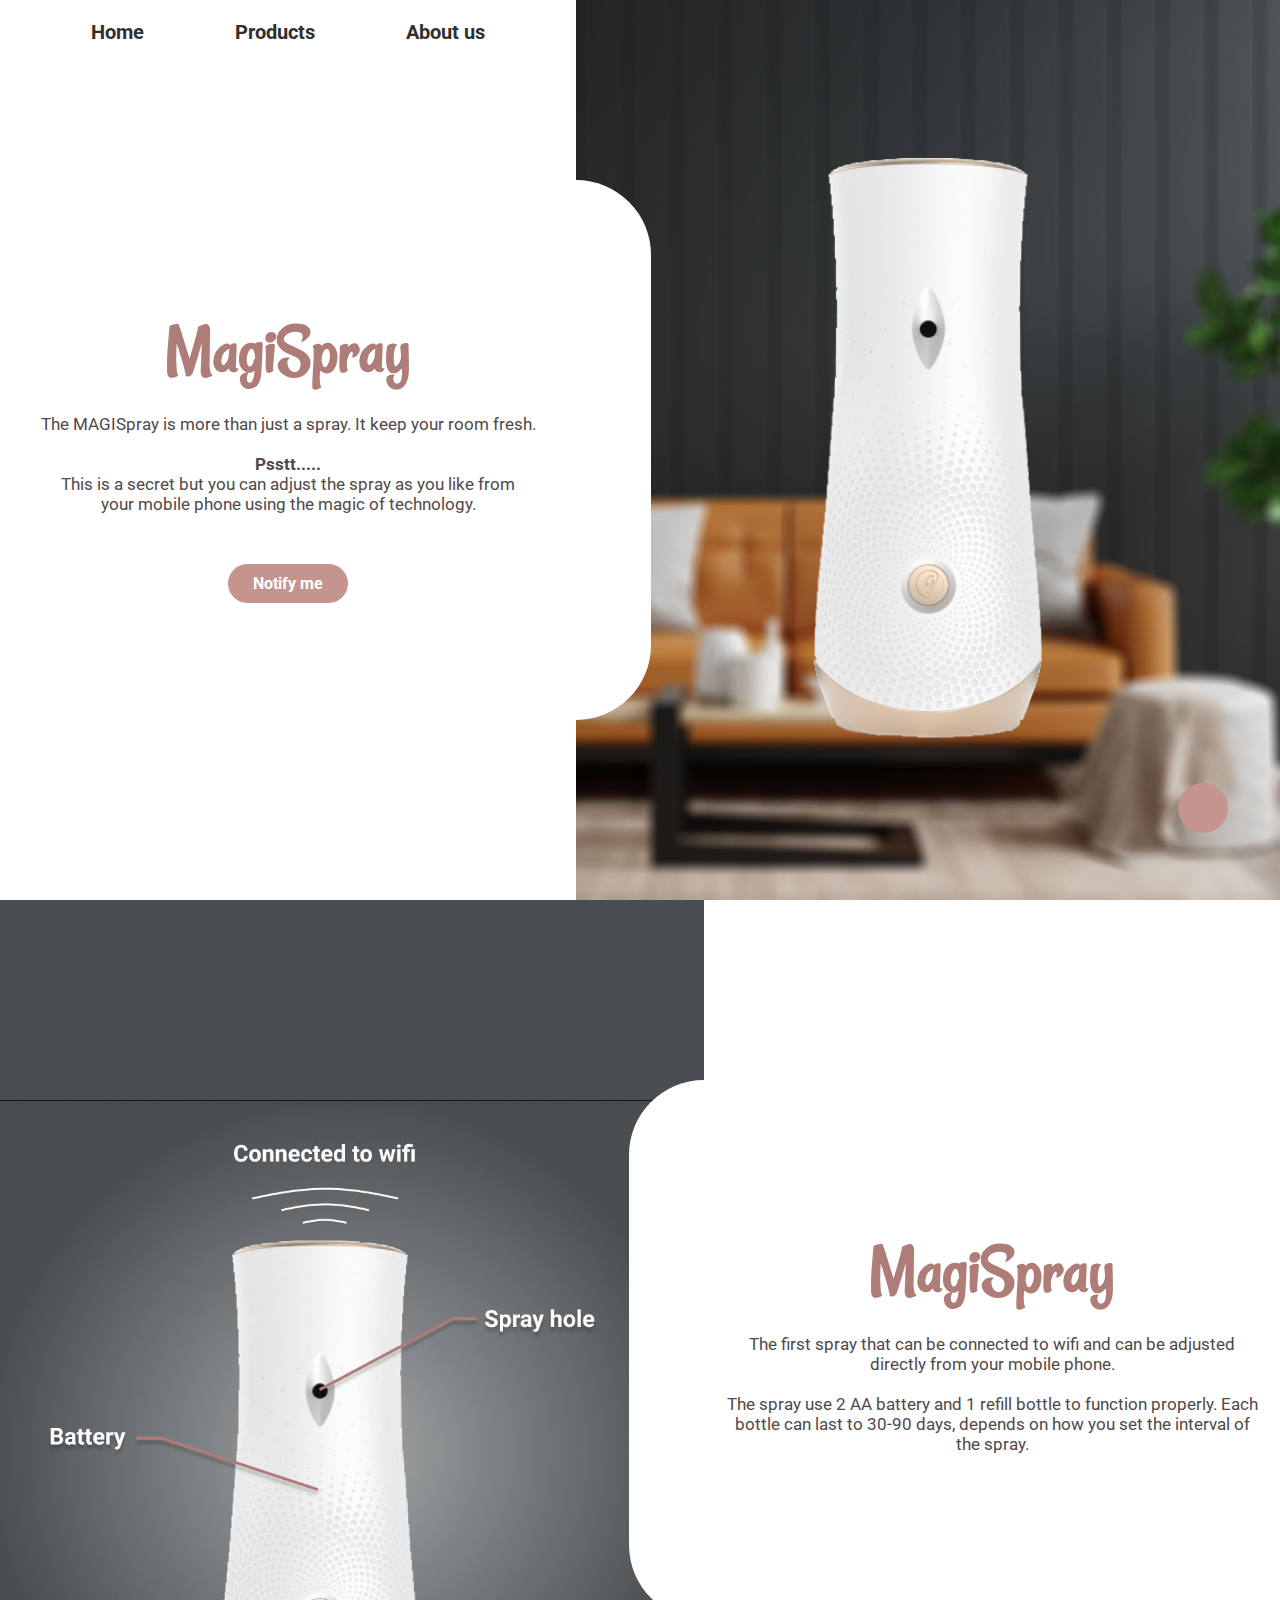
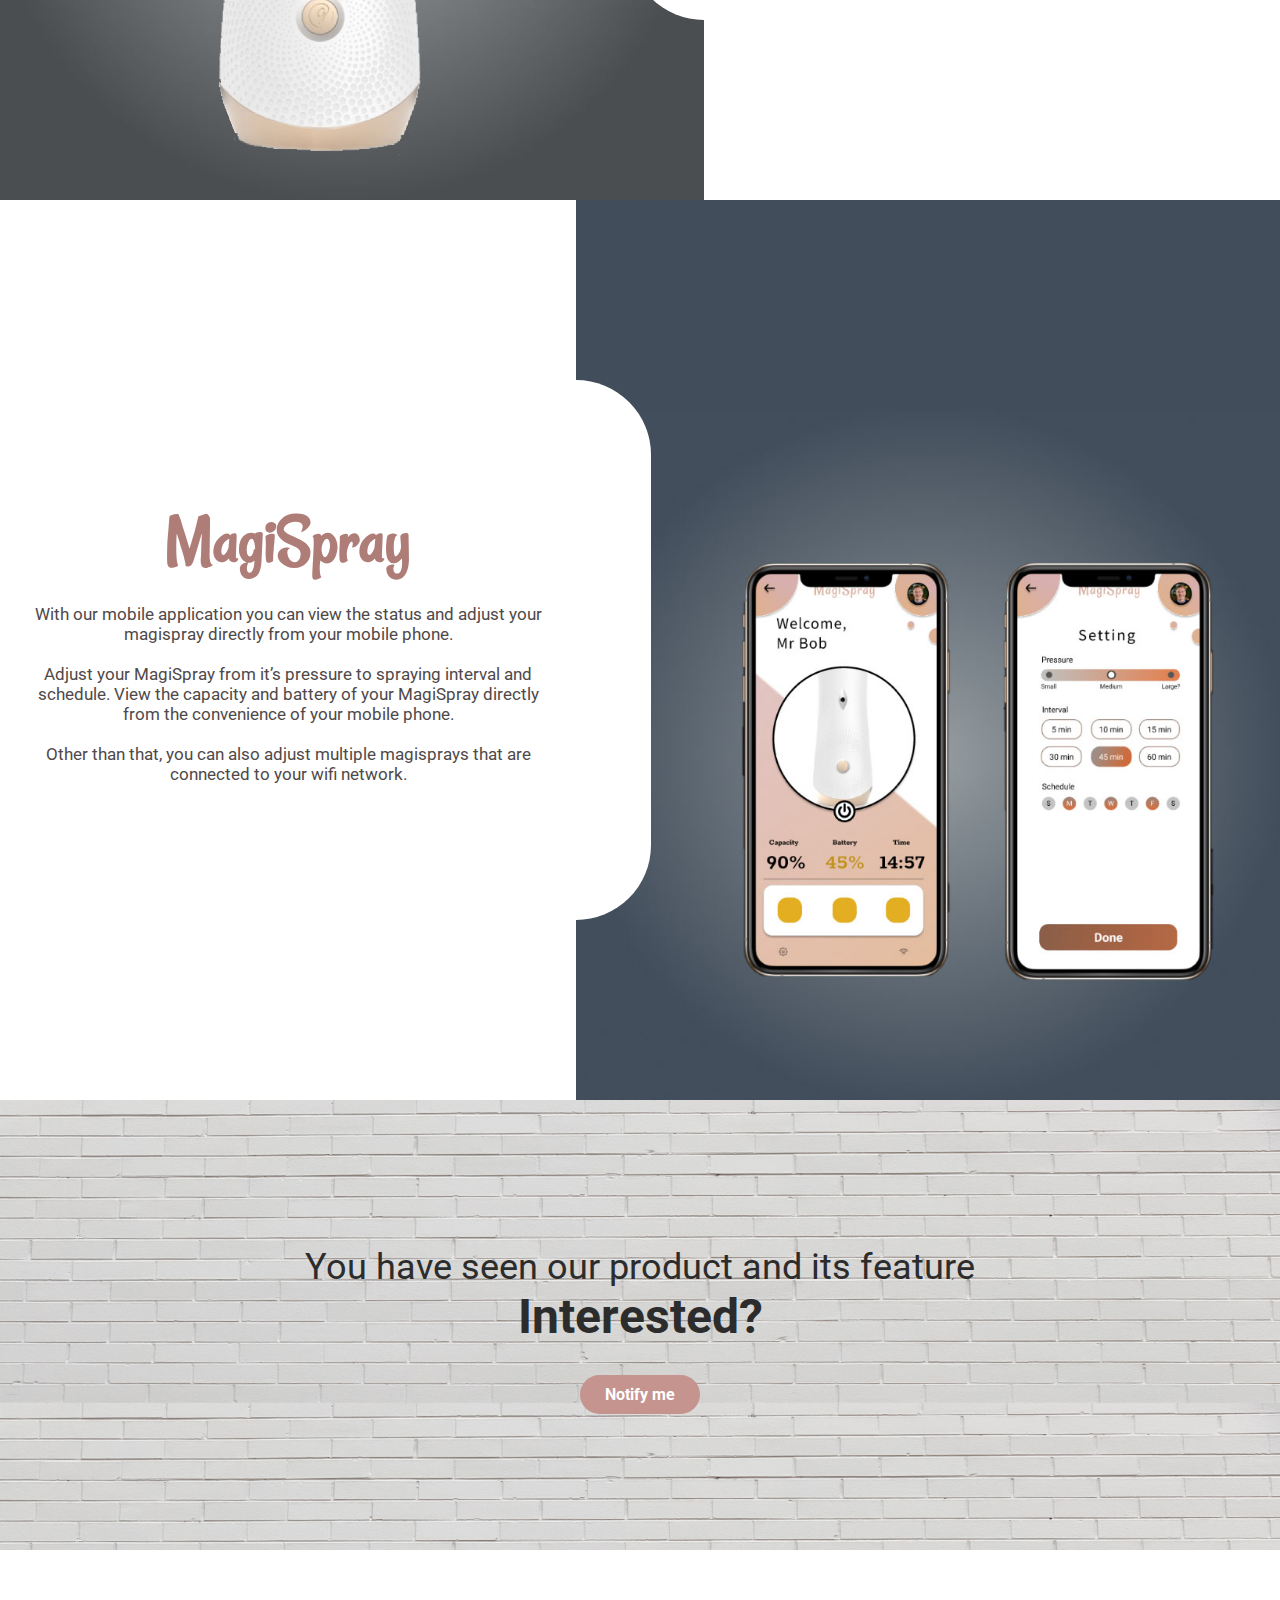
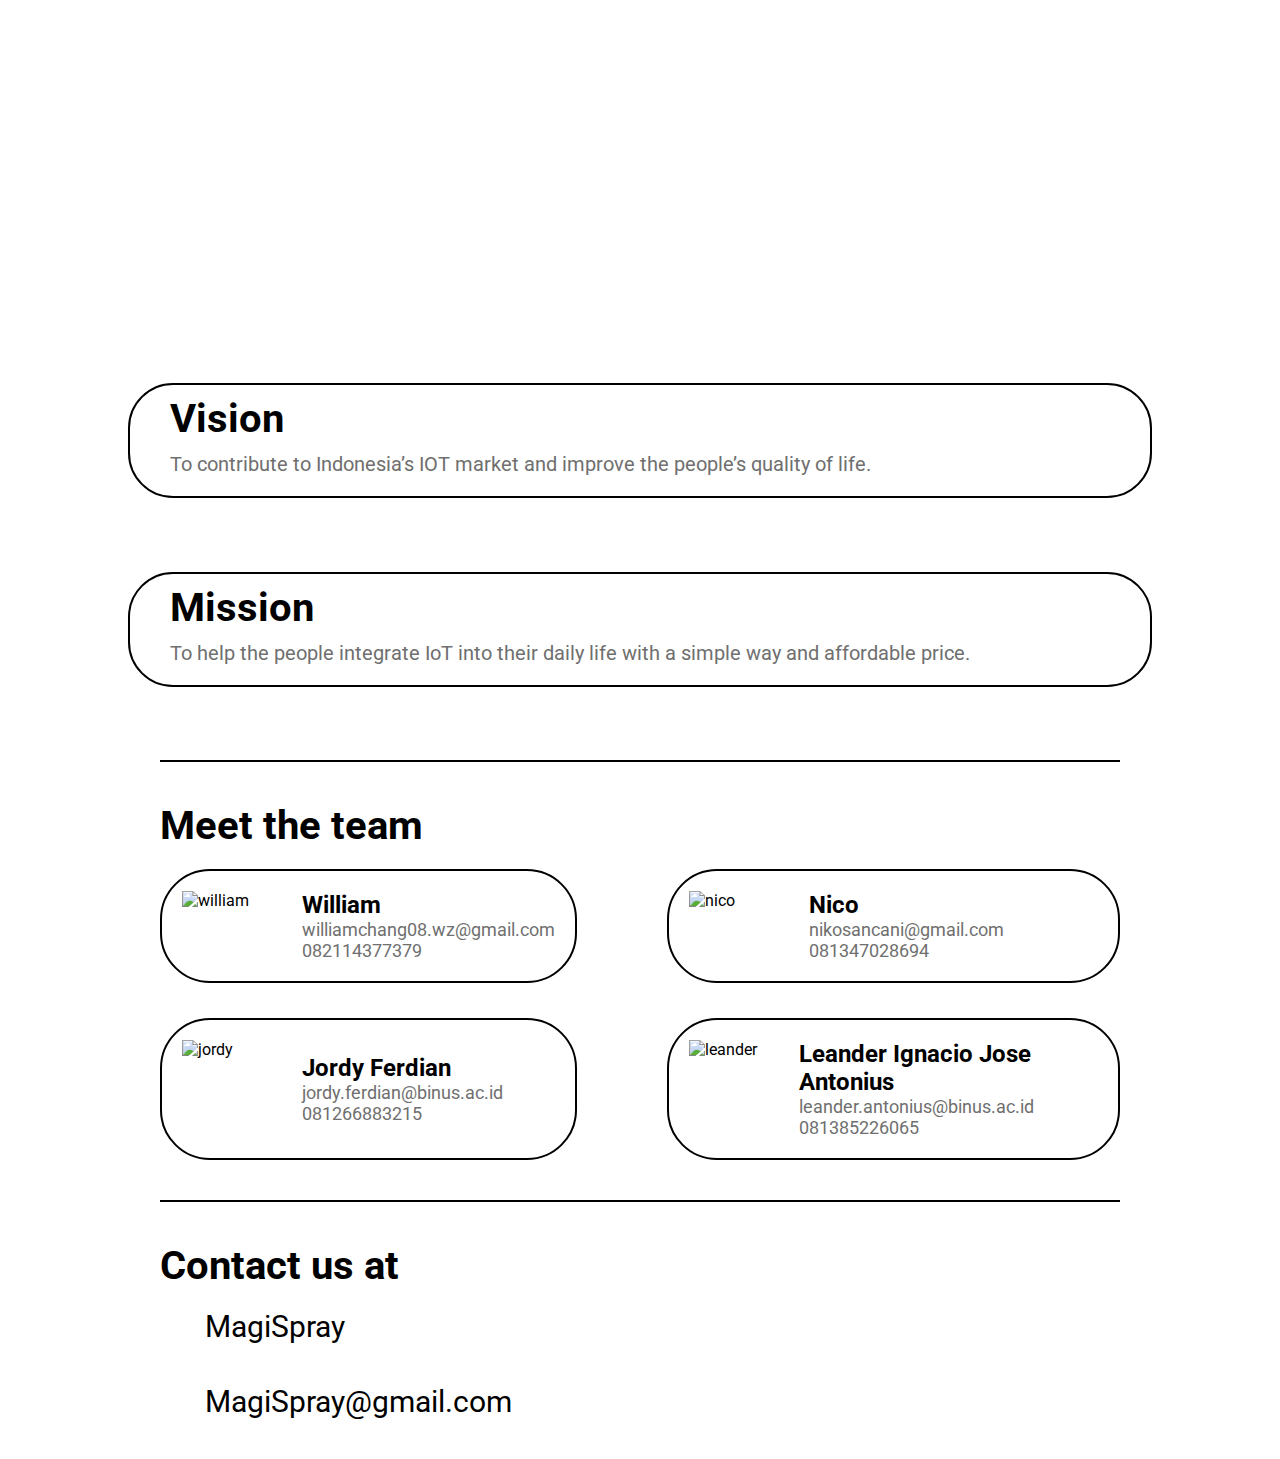
==== index.html @ 0c969f8a "added interested section" ====
<!DOCTYPE html>
<html lang="en">
<head>
    <meta charset="UTF-8">
    <meta http-equiv="X-UA-Compatible" content="IE=edge">
    <meta name="viewport" content="width=device-width, initial-scale=1.0">
    <title>MagiSpray</title>
    <link rel="stylesheet" href="style/index.css">
    <link rel="stylesheet" href="https://use.fontawesome.com/releases/v5.15.4/css/all.css" integrity="sha384-DyZ88mC6Up2uqS4h/KRgHuoeGwBcD4Ng9SiP4dIRy0EXTlnuz47vAwmeGwVChigm" crossorigin="anonymous">
</head>
<body>
    <a class='scroll-to-landing' id="button-up"><i class="fas fa-chevron-up"></i></a>
    <section id='landing-section'>
        <section id="left-div">
            <header id='landing-header'>
                <a class='scroll-to-landing'>Home</a>
                <a class='scroll-to-product'>Products</a>
                <a class='scroll-to-about-us'>About us</a>
            </header>
            <section id='landing-main'>
                <div>
                    <div id="half-round-decor"></div>
                    <h1>MagiSpray</h1>
                    <p>The MAGISpray is more than just a spray. It keep your room fresh.</p>
                    <div>
                        <p><b>Psstt.....</b><br>This is a secret but you can adjust the spray as you like from your
                             mobile phone using the magic of technology.</p>
                    </div>
                    <a id="order-anchor">Notify me</a>
                </div>
            </section>
        </section>
        <section id="right-div">
            <img id="spray-img" src="images/spray.png" alt="the magispray">
        </section>
    </section>
    <section id='product-section'>
        <section id="product-left"></section>
        <section id="product-right">
            <div id="half-round-decor-product"></div>
            <div id="content">
                <h1>MagiSpray</h1>
                <p>The first spray that can be connected to wifi and can be adjusted
                    directly from your mobile phone.</p>
                <p>The spray use 2 AA battery and 1 refill bottle to function properly.
                    Each bottle can last to 30-90 days, depends on how you set the interval of the spray.
                </p>
            </div>
        </section>
    </section>
    <section id='mobile-section'>
        <section id="mobile-left">
            <div id="half-round-decor"></div>
            <div id="content">
                <h1>MagiSpray</h1>
                <p>With our mobile application you can view the status and adjust  
                    your magispray directly from your mobile phone. </p>
                <p>Adjust your MagiSpray from it’s pressure to spraying interval and
                    schedule. View the capacity and battery of your MagiSpray directly from the convenience of your mobile phone.</p>
                <p>Other than that, you can also adjust multiple magisprays that are
                    connected to your wifi network.</p>
            </div>
        </section>
        <section id="mobile-right"></section>
    </section>
    <section id = "interested">
        <div id="interested-container">
            <p id="interested-title">
                You have seen our product and its feature
            </p>
            <p id="interested-subtitle">
                Interested?
            </p>
        </div>
        <div id="interested-button">
            <a id="order-anchor">Notify me</a>
        </div>
    </section>
    <section id='about-us-section'>
        <section id='about-us-banner'>
            <h1>About Us</h1>
        </section>
        <section id='vision-mission-container'>
            <div>
                <h2>Vision</h2>
                <p>To contribute to Indonesia’s IOT market and improve the people’s quality of life. </p>
            </div>
            <div>
                <h2>Mission</h2>
                <p>To help the people integrate IoT into their daily life with a simple way and affordable price.</p>
            </div>
        </section>
        <div class='line-decor'></div>
        <section id="team-section">
            <h2>Meet the team</h2>
            <div id='team-container'>
                <div class="team-member">
                    <img src="images/william-round.png" class='team-images' alt="william">
                    <div>
                        <p class='team-member-name'>William</p>
                        <p class='team-member-contact'><i class="fas fa-envelope-square"></i> williamchang08.wz@gmail.com</p>
                        <p class='team-member-contact'><i class="fas fa-phone-square-alt"></i> 082114377379</p>
                    </div>
                </div>
                <div class="team-member">
                    <img src="images/nico-round.png" class='team-images' alt="nico">
                    <div>
                        <p class='team-member-name'>Nico</p>
                        <p class='team-member-contact'><i class="fas fa-envelope-square"></i> nikosancani@gmail.com</p>
                        <p class='team-member-contact'><i class="fas fa-phone-square-alt"></i> 081347028694</p>
                    </div>
                </div>
                <div class="team-member">
                    <img src="images/jordy-round.png" class='team-images' alt="jordy">
                    <div>
                        <p class='team-member-name'>Jordy Ferdian</p>
                        <p class='team-member-contact'><i class="fas fa-envelope-square"></i> jordy.ferdian@binus.ac.id</p>
                        <p class='team-member-contact'><i class="fas fa-phone-square-alt"></i> 081266883215</p>
                    </div>
                </div>
                <div class="team-member">
                    <img src="images/leander-round.png" class='team-images' alt="leander">
                    <div>
                        <p class='team-member-name'>Leander Ignacio Jose Antonius</p>
                        <p class='team-member-contact'><i class="fas fa-envelope-square"></i> leander.antonius@binus.ac.id</p>
                        <p class='team-member-contact'><i class="fas fa-phone-square-alt"></i> 081385226065</p>
                    </div>
                </div>
            </div>
        </section>
        <div class='line-decor'></div>
        <section id='contact-section'>
            <h2>Contact us at</h2>
            <div class='contact'>
                <i class="fab fa-instagram-square"></i>
                <span> MagiSpray</span>
            </div>
            <div class='contact'>
                <i class="fas fa-envelope-square"></i>
                <span> MagiSpray@gmail.com</p>
            </div>
        </section>
    </section>
    <script src='script/index.js'></script>
</body>
</html>
---- style/index.css ----
@import url('https://fonts.googleapis.com/css2?family=Roboto&display=swap');
@import url('https://fonts.googleapis.com/css2?family=Rancho&display=swap%27');
* {
    box-sizing: border-box;
    padding: 0;
    margin: 0;
}
h1
{
    font-family: 'Rancho', cursive;
}
body{
    scroll-behavior: smooth;
}
#landing-section{
    display: flex;
    min-height: 100vh;
}
#right-div{
    background-image: url('../images/room-bg.jpg');
    background-position: bottom;
    background-repeat: no-repeat;
    background-size: cover;
    width: 55%;
    display:flex;
    justify-content: center;
    align-items: center;
}
#spray-img{
    height: 65%;
}
#left-div{
    width: 45%;
    display: flex;
    position: relative;
    flex-direction: column;
}
#landing-header{
    display: flex;
    width: 100%;
    position: absolute;
    justify-content: space-evenly;
    font-family: 'Roboto', sans-serif;
}
#landing-header a{
    padding: 20px 0;
    color: #303030;
    text-decoration: none;
    font-size: 20px;
    font-weight: bold;
}
#landing-header a:hover{
    text-decoration: underline;
}
#landing-main{
    flex-grow: 1;
    display: flex;
    align-items: center;
}
#landing-main div {
    text-align: center;
    font-family: 'Roboto', sans-serif;
    flex-grow: 1;
    padding: 60px 0;
}
#half-round-decor{
    position: absolute;
    background-color:white;
    border-top-right-radius: 75px;
    border-bottom-right-radius: 75px;
    top: 20%;
    right: 0px;
    width: 75px;
    height: 60%;
    transform: translate(75px);
}
#landing-main div * {
    margin-bottom: 20px;
}
#landing-main div h1{
    font-weight: bolder;
    font-size: 70px;
    color: #AF7D77;
}
#landing-main div p{
    color: #4F4949;
    font-size: 17px;
}
#landing-main div div{
    margin-bottom: 60px;
    padding: 0 50px;
}
#landing-main div a{
    text-decoration: none;
    color: white;
    font-weight: bold;
    background-color: #C6948E;
    padding: 10px 25px;
    border-radius: 20px;
    margin-top: 20px;
}
#landing-main div a:hover{
    background-color: white;
    color: #C6948E;
    border: 3px solid #C6948E;
}



#mobile-section{
    min-height: 100vh;
    background-color: orange;
}

/* product-page css start */
#product-section{
    display: flex;
    min-height: 100vh;
    background-color: #4A4E51;
    font-family: 'Roboto', sans-serif;
    justify-content: space-evenly;
}

#product-right
{
    width: 45%;
    display: flex;
    text-align: center;
    background-color: white;
    align-items: center;
    position: relative;
}

#product-right div h1{
    font-weight: bolder;
    font-size: 70px;
    color: #AF7D77;
}

#content
{
    height: 60%;
    display: flex;
    flex-direction: column;
    justify-content: center;
}

#content * {
    margin-bottom: 20px;
}

#content p {
    padding: 0 20px;
    color: #4F4949;
    font-size: 17px;
}

#product-left
{
    background-image: url(../images/product-img.jpg);
    background-repeat: no-repeat;
    background-size: contain;
    background-position: bottom;
    width: 55%;
}

#half-round-decor-product{
    position: absolute;
    background-color: white;
    border-top-left-radius: 75px;
    border-bottom-left-radius: 75px;
    top: 20%;
    left: 0px;
    width: 75px;
    height: 60%;
    transform: translate(-75px);
}

#mobile-section
{
    display: flex;
    min-height: 100vh;
    background-color: #414D5B;
    font-family: 'Roboto', sans-serif;
    justify-content: space-evenly;
}

#mobile-left
{
    width: 45%;
    display: flex;
    text-align: center;
    background-color: white;
    align-items: center;
    position: relative;
}

#mobile-right
{
    background-image: url(../images/mobile-bg.jpg);
    background-repeat: no-repeat;
    background-size: contain;
    background-position: bottom;
    width: 55%;
}

#mobile-left div h1{
    font-weight: bolder;
    font-size: 70px;
    color: #AF7D77;
}

#button-up
{
    position: fixed;
    font-size: 20px;
    z-index: 3;
    left: 92%;
    top: 87%;
    background-color: #C6948E;
    height: 50px;
    width: 50px;
    border-radius: 50%;
    text-align: center;
    text-decoration: none;
    padding: 13px;
}

#interested
{
    display: flex;
    flex-direction: column;
    justify-content: center;
    font-family: 'Roboto', sans-serif;
    color: #2C2C2C;
    text-align: center;
    min-height: 50vh;
    background-image: url("../images/mitchell-luo-gbur-TgfCPY-unsplash-Cut.png");
}

#interested-title
{
    font-size: 36px;
}

#interested-subtitle
{
    font-weight: bold;
    font-size: 48px;
    margin-bottom: 40px;
}

#interested-button a{
    text-decoration: none;
    color: white;
    font-weight: bold;
    background-color: #C6948E;
    padding: 10px 25px;
    border-radius: 20px;
    margin-top: 20px;
}

#interested-button a:hover{
    background-color: white;
    color: #C6948E;
    border: 3px solid #C6948E;
}

#about-us-section{
    min-height: 100vh;
}

#about-us-section section {
    font-family: 'Roboto', sans-serif;
}
#about-us-banner{
    background-image: url('../images/spray-spraying.jpg');
    background-repeat: no-repeat;
    background-size: cover;
    height: 40vh;
    background-position: center;
    display: flex;
    justify-content: center;
    align-items: center;
}
#about-us-banner h1{
    color: white;
    font-family: 'Roboto', sans-serif;
    font-size: 60px;
    border: 5px solid white;
    border-radius: 15px;
    padding: 5px 60px;
}

#vision-mission-container{
    display: flex;
    flex-direction: column;
    align-items: center;
    height: 50vh;
    justify-content: space-evenly;
    /* background-color: pink; */
    position: relative;
}

#vision-mission-container div{
    border: solid 2px black;
    width: 80%;
    padding: 10px 40px;
    border-radius: 45px;
}

#vision-mission-container div h2{
    font-size: 40px;
    margin-bottom: 10px;
}

#vision-mission-container div p{
    color: #6F6F6F;
    font-size: 20px;
    margin-bottom: 10px;
}

.line-decor{
    height: 2px;
    border: solid 1px black;
    width: 75vw;
    margin: auto;
}

#team-section{
    width: 75vw;
    margin: auto;
    padding: 40px 0;
}

#team-section h2 {
    font-size: 40px;
    margin-bottom: 20px;
}

#team-container{
    display: grid;
    grid-template-columns: auto auto;
    grid-template-rows: auto auto;
    grid-column-gap: 90px;
    grid-row-gap: 35px;
   
}

.team-member{
    display: flex;
    padding: 20px;
    border: solid 2px black;
    border-radius: 50px;
}

.team-member-name{
    font-weight: bold;
    font-size: 24px;
}
.team-member-contact{
    color: #6F6F6F;
}
.fas{
    color: black;
}

.team-member div{
    margin-left: 20px;
    display: flex;
    flex-direction: column;
    justify-content: center;
    font-size: 18px;
}

.team-images{
    width: 100px;
}

#contact-section{
    padding: 40px 0 0;
    width: 75vw;
    margin: auto;
}

#contact-section h2{
    font-size: 40px;
    margin-bottom: 20px;
}

.contact {
    font-size: 30px;
    display: flex;
    align-items: center;
    margin-bottom: 40px;
}

.contact .fas, .contact .fab{
    font-size: 70px;
    margin-right: 45px;
}
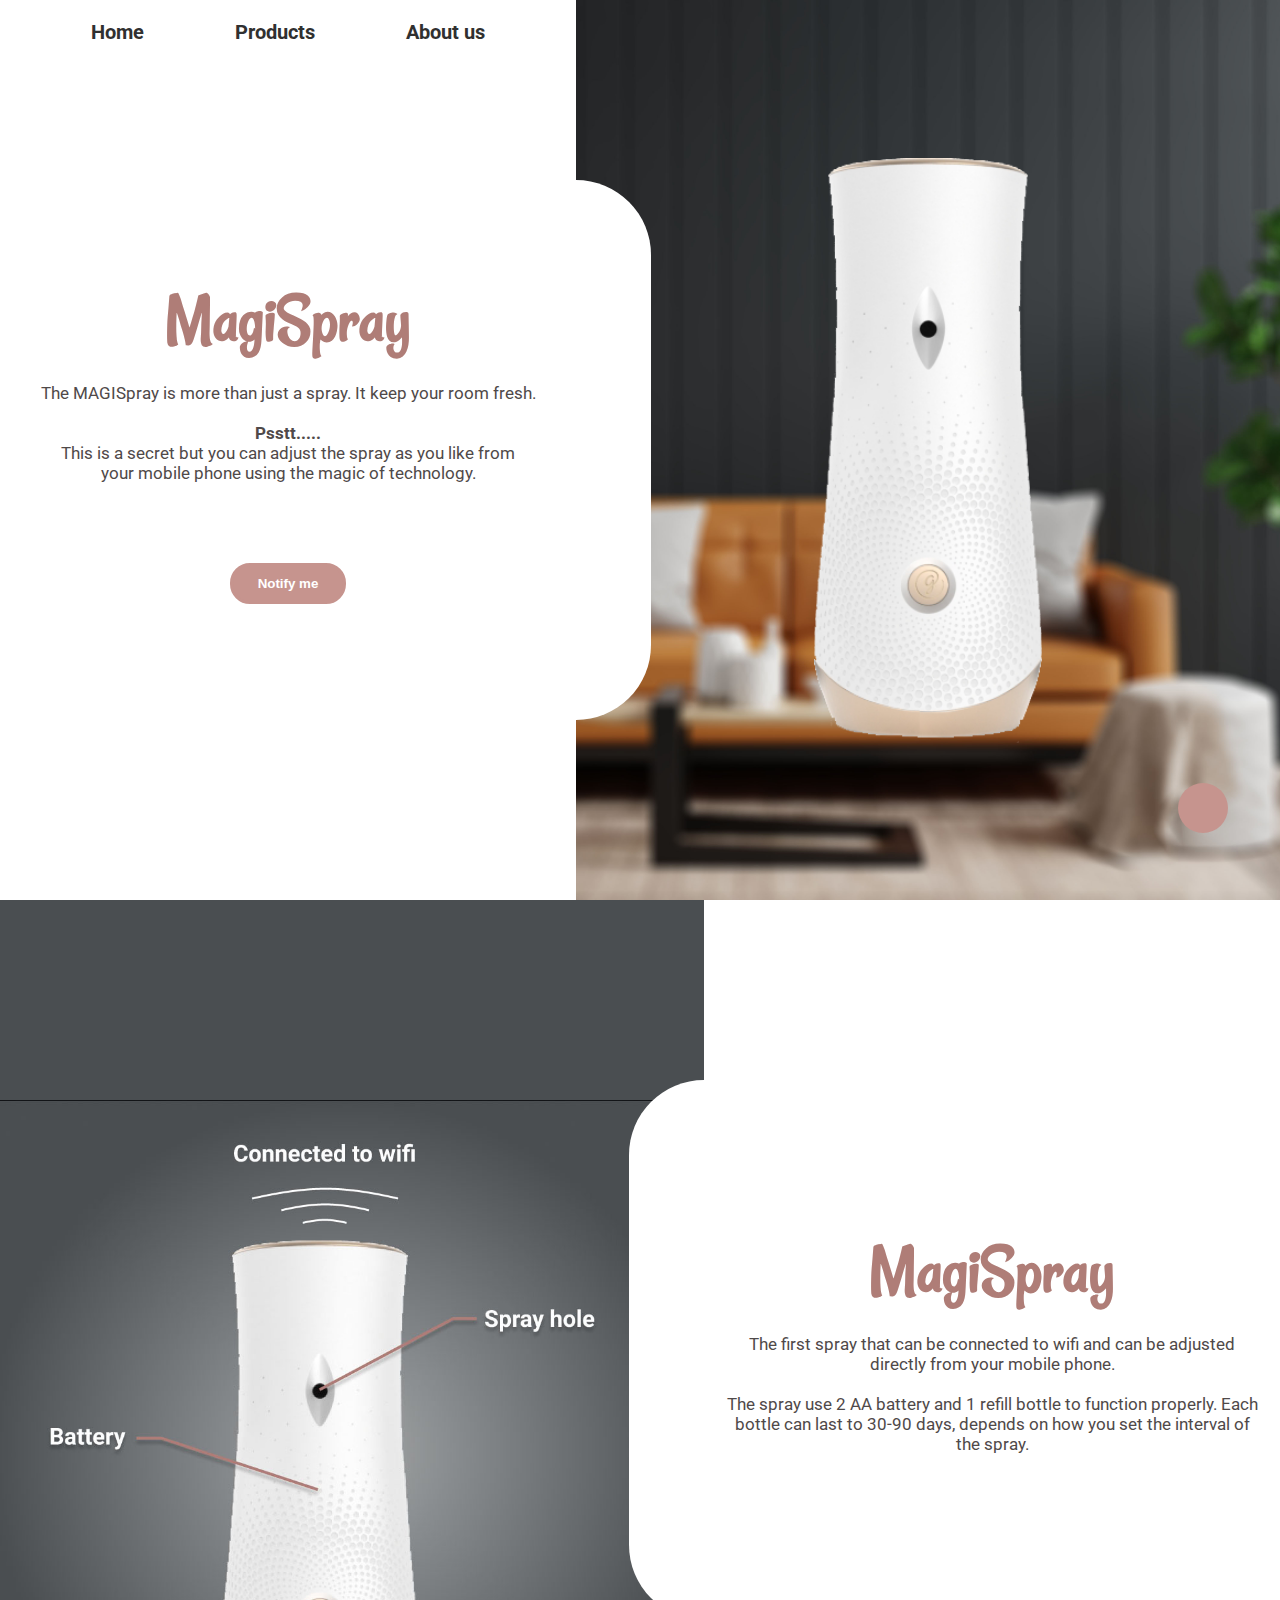
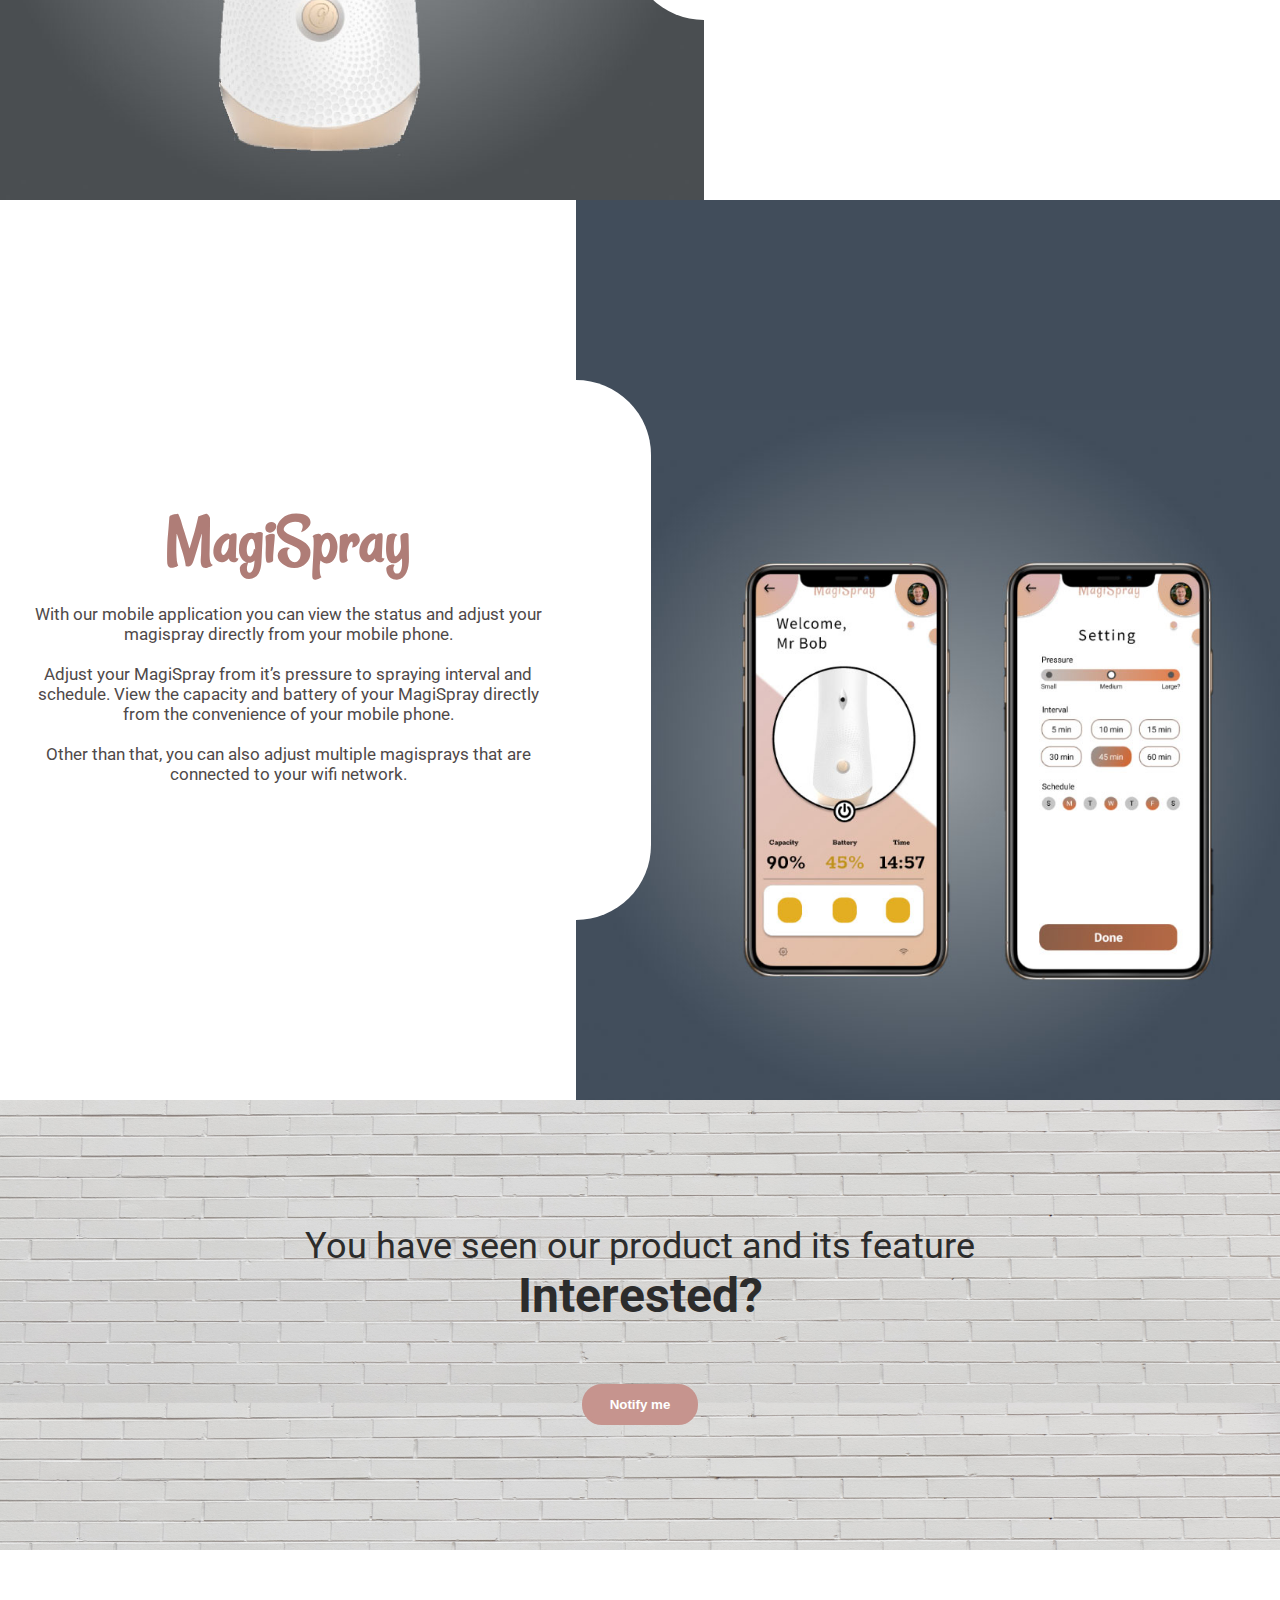
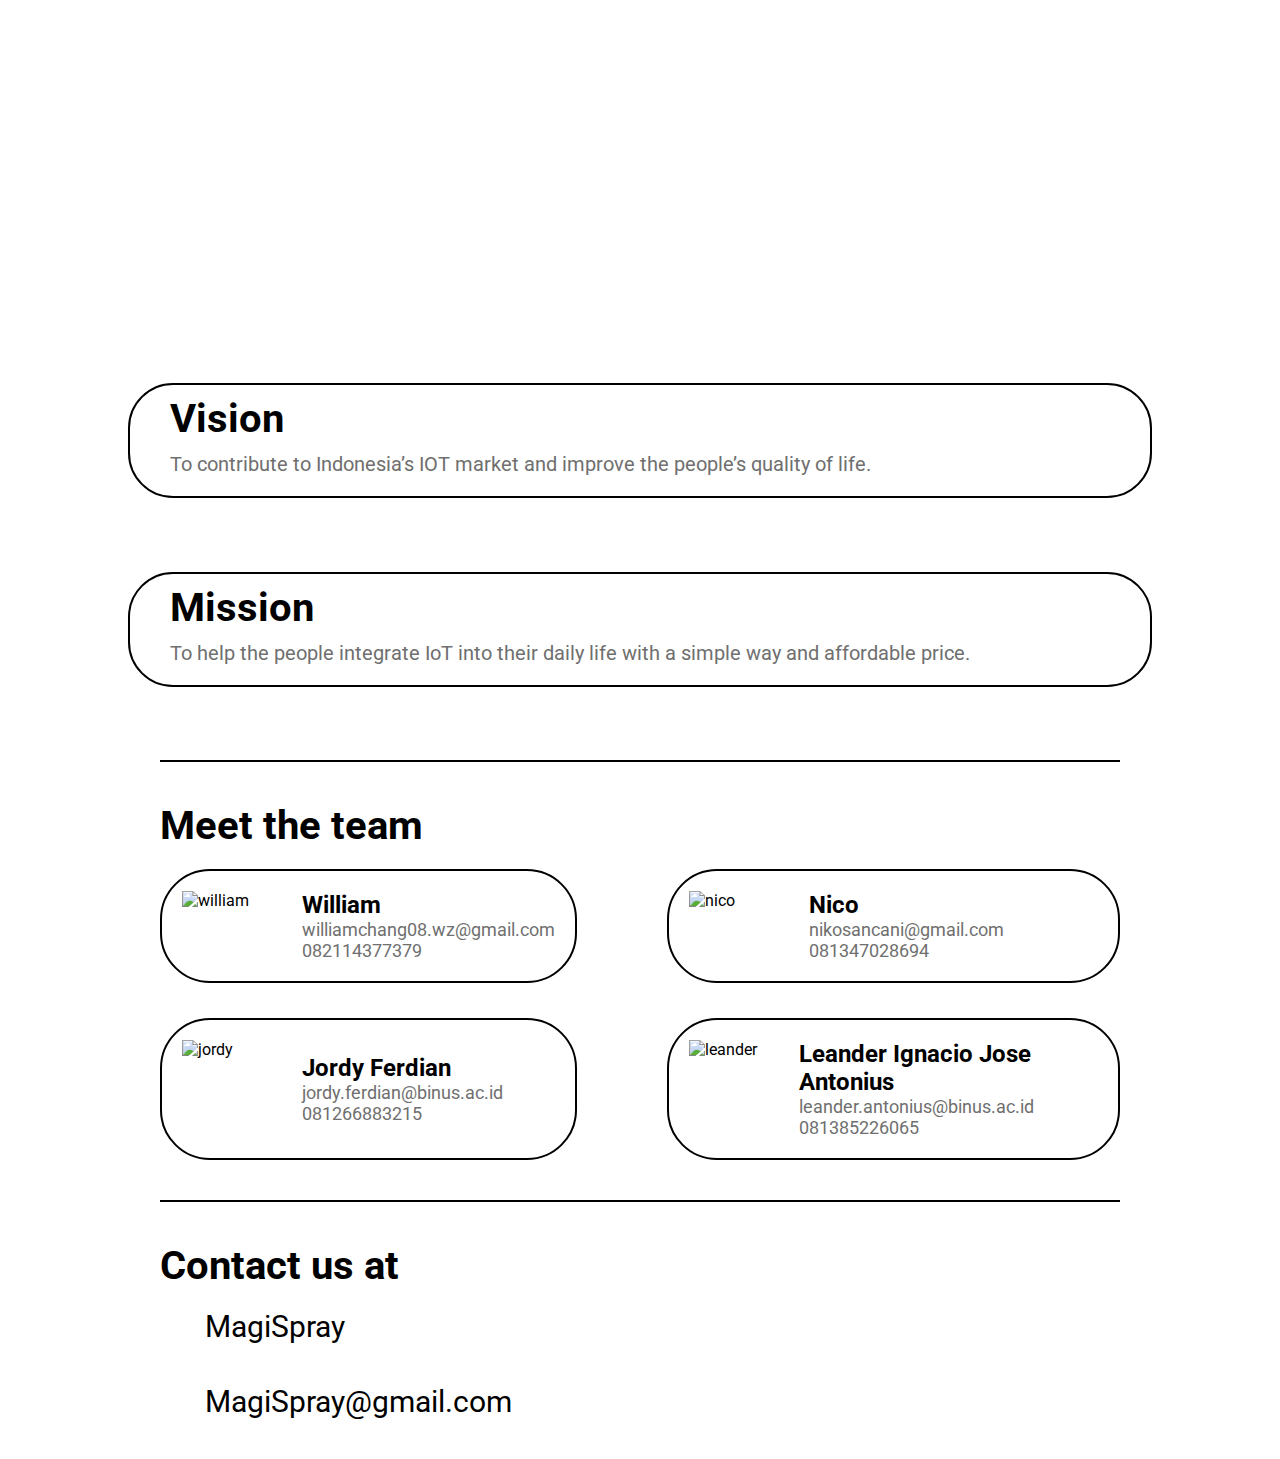
==== commit 3277b509: "change notify me anchor to button" ====
--- a/index.html
+++ b/index.html
@@ -26,7 +26,7 @@
                         <p><b>Psstt.....</b><br>This is a secret but you can adjust the spray as you like from your
                              mobile phone using the magic of technology.</p>
                     </div>
-                    <a id="order-anchor">Notify me</a>
+                    <button id="order-anchor">Notify me</button>
                 </div>
             </section>
         </section>
@@ -73,7 +73,7 @@
             </p>
         </div>
         <div id="interested-button">
-            <a id="order-anchor">Notify me</a>
+            <button id="order-anchor">Notify me</button>
         </div>
     </section>
     <section id='about-us-section'>
--- a/style/index.css
+++ b/style/index.css
@@ -90,7 +90,7 @@
     margin-bottom: 60px;
     padding: 0 50px;
 }
-#landing-main div a{
+#landing-main div button{
     text-decoration: none;
     color: white;
     font-weight: bold;
@@ -98,8 +98,9 @@
     padding: 10px 25px;
     border-radius: 20px;
     margin-top: 20px;
-}
-#landing-main div a:hover{
+    border: 3px solid #C6948E;
+}
+#landing-main div button:hover{
     background-color: white;
     color: #C6948E;
     border: 3px solid #C6948E;
@@ -250,7 +251,7 @@
     margin-bottom: 40px;
 }
 
-#interested-button a{
+#interested-button button{
     text-decoration: none;
     color: white;
     font-weight: bold;
@@ -258,9 +259,10 @@
     padding: 10px 25px;
     border-radius: 20px;
     margin-top: 20px;
-}
-
-#interested-button a:hover{
+    border: 3px solid #C6948E;
+}
+
+#interested-button button:hover{
     background-color: white;
     color: #C6948E;
     border: 3px solid #C6948E;
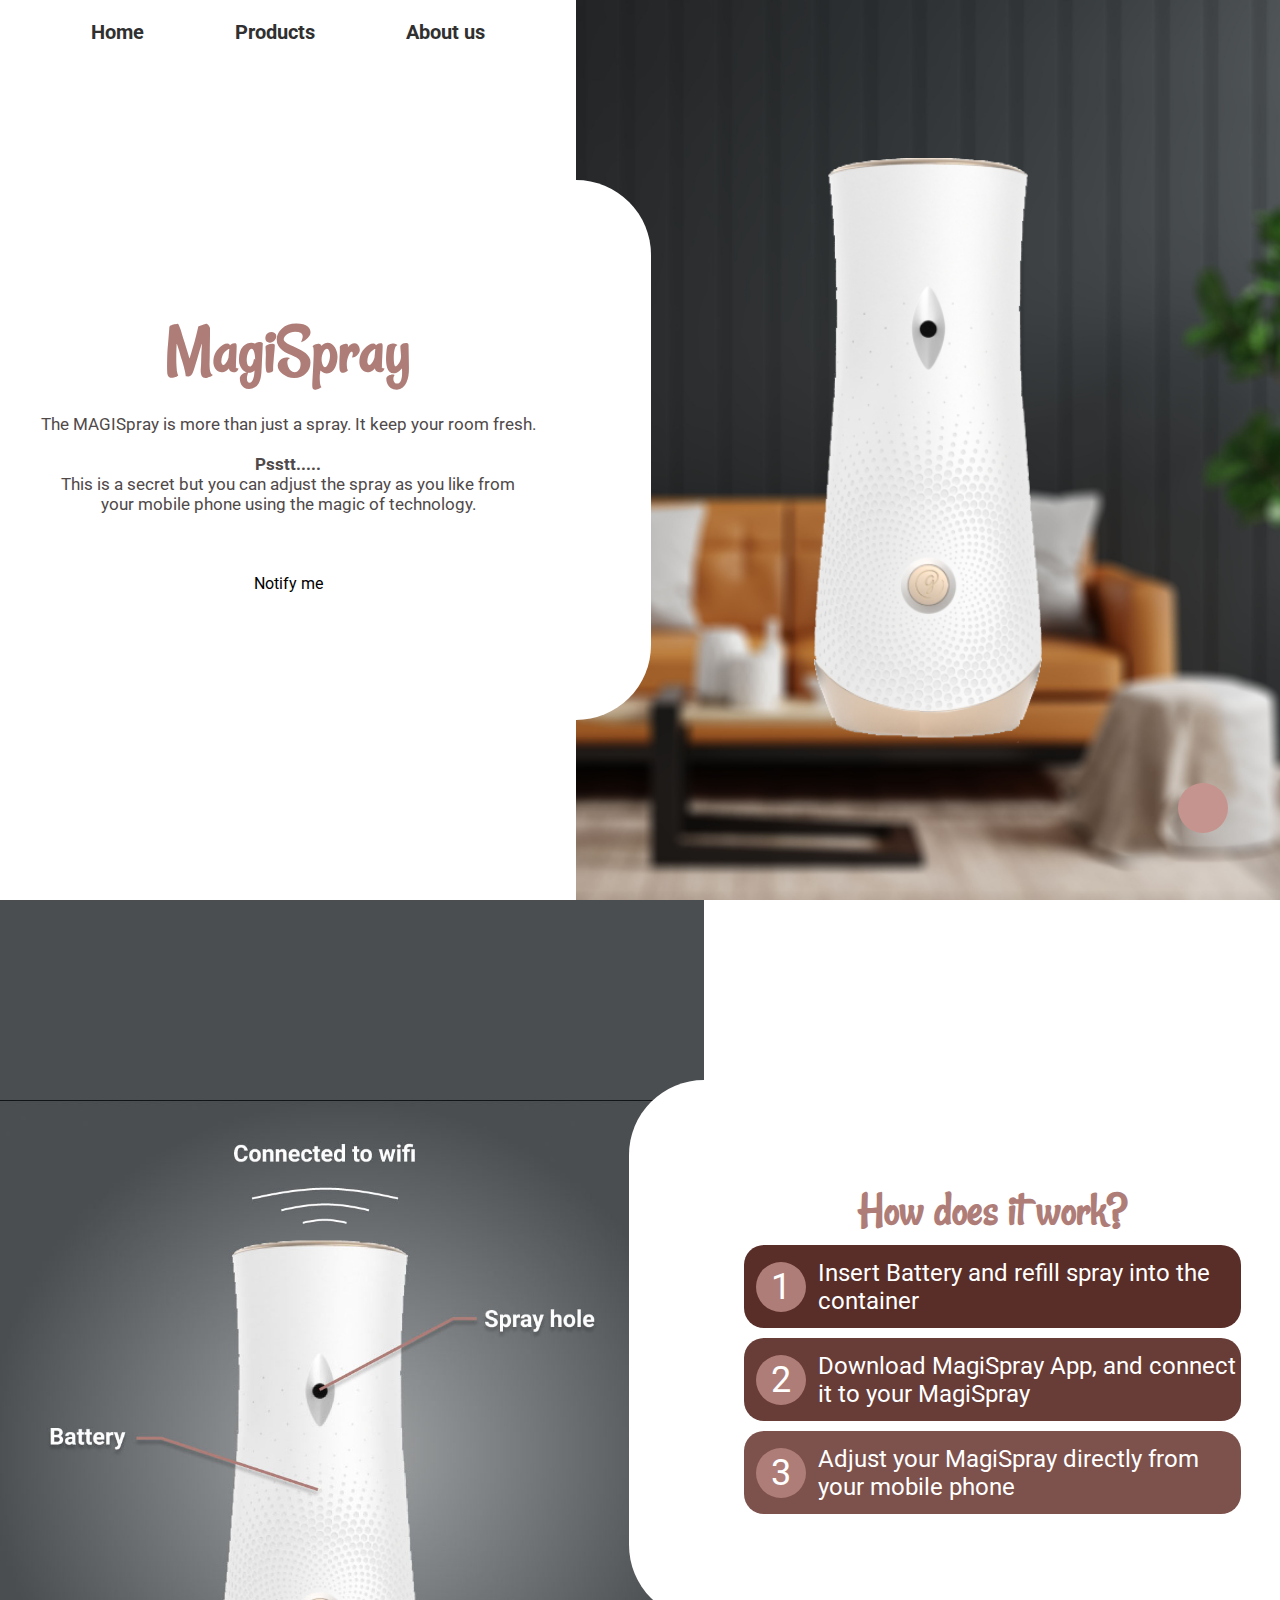
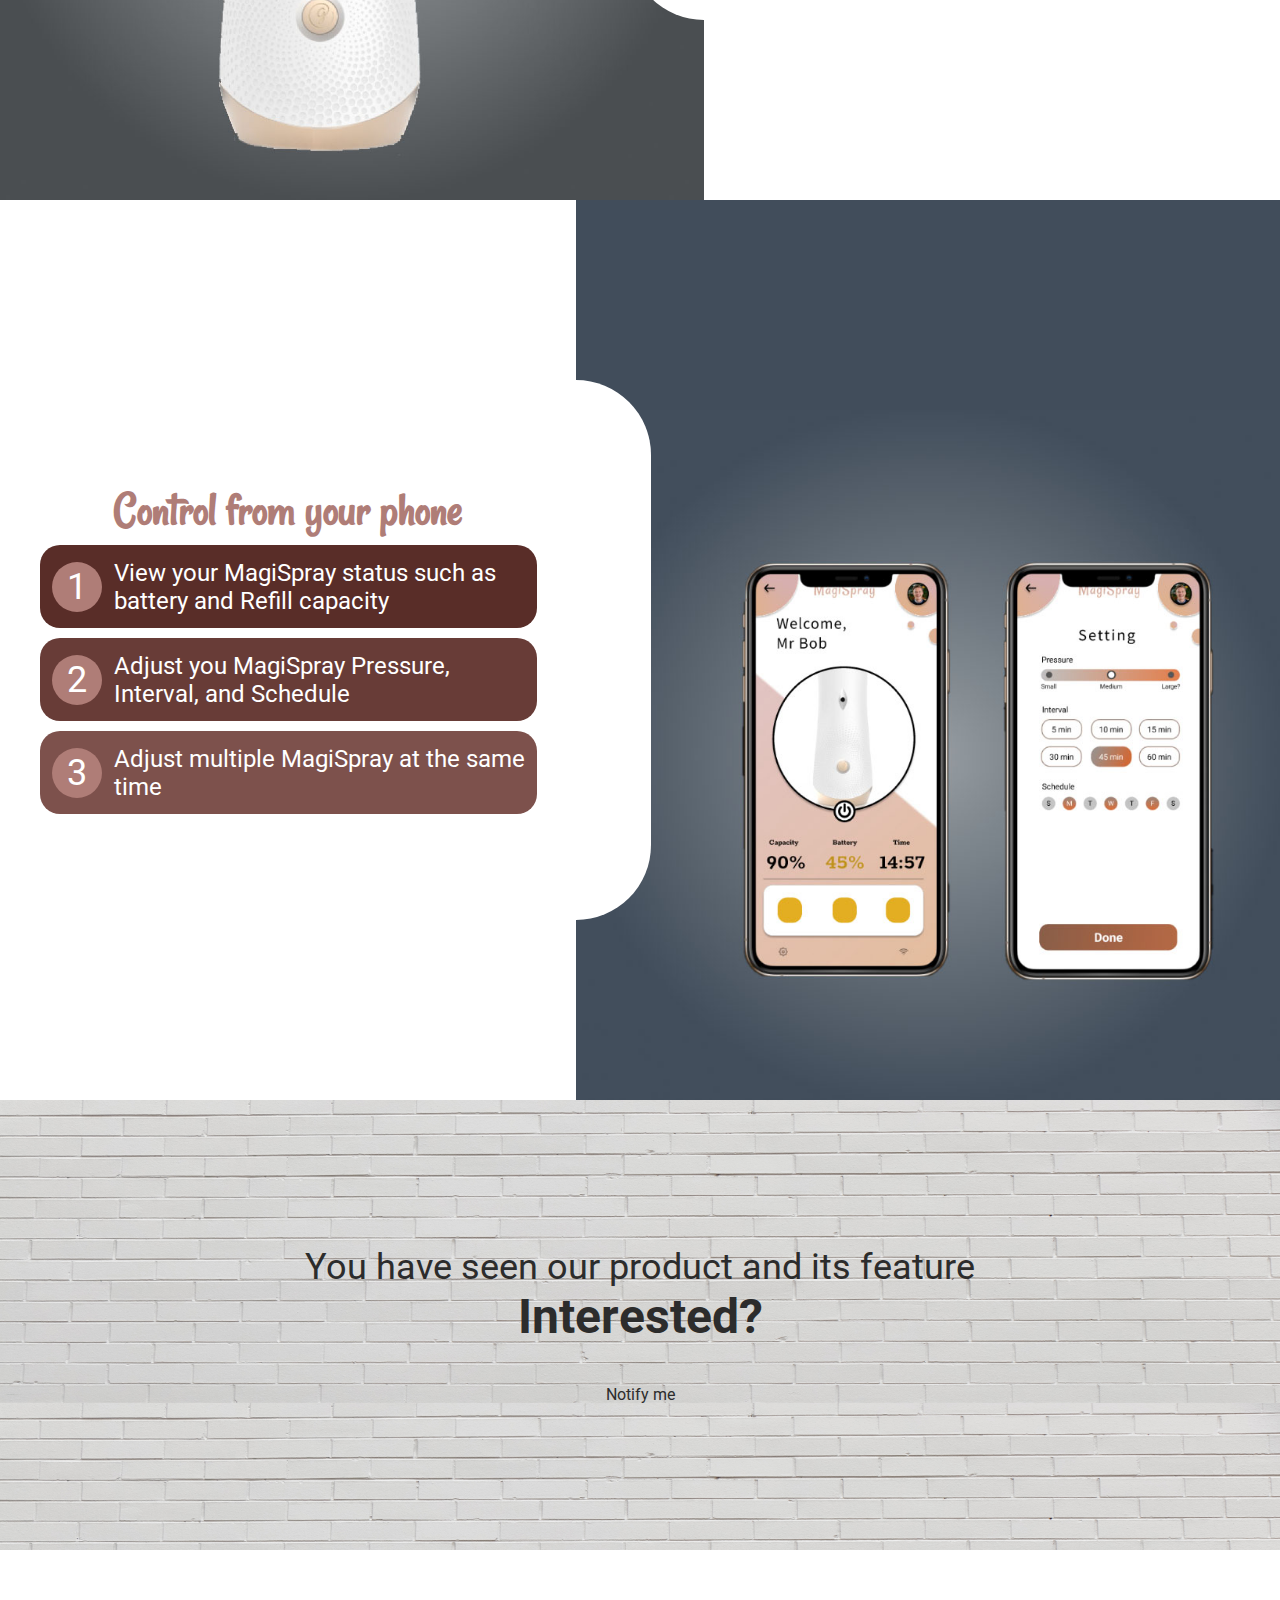
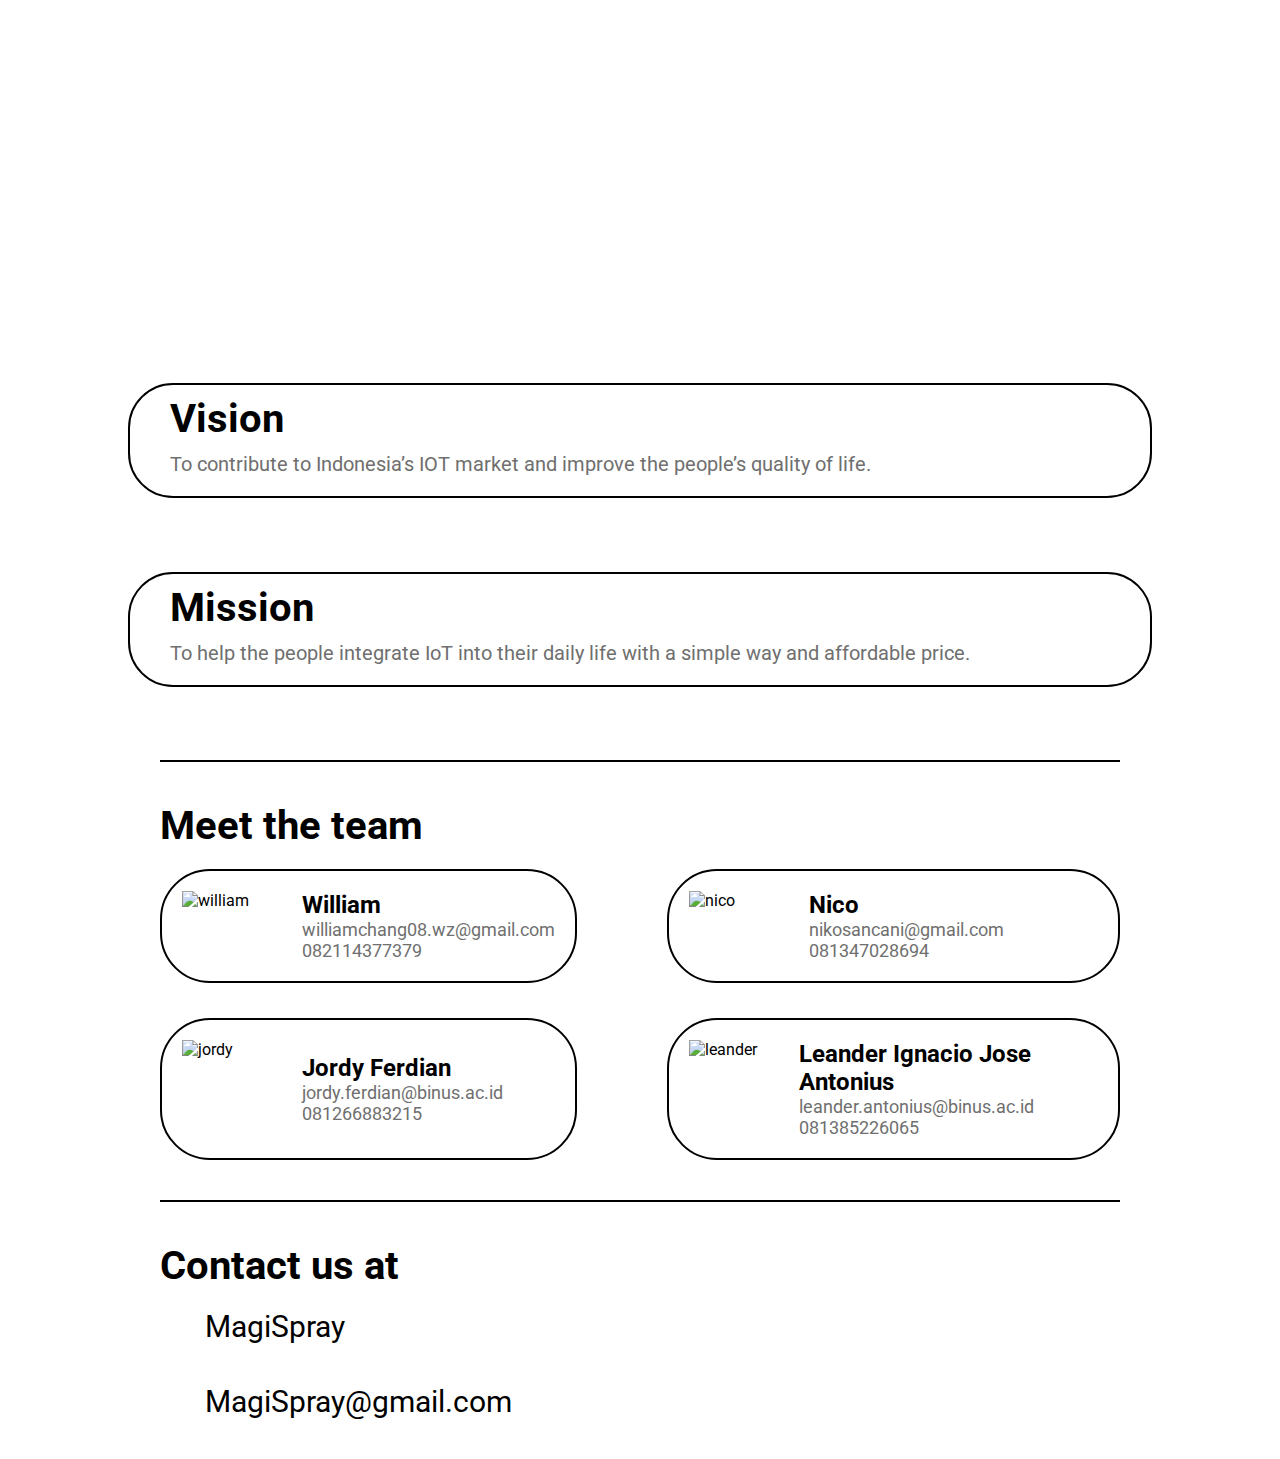
==== commit 274676f4: "edit product and mobile page" ====
--- a/index.html
+++ b/index.html
@@ -26,7 +26,7 @@
                         <p><b>Psstt.....</b><br>This is a secret but you can adjust the spray as you like from your
                              mobile phone using the magic of technology.</p>
                     </div>
-                    <button id="order-anchor">Notify me</button>
+                    <a id="order-anchor">Notify me</a>
                 </div>
             </section>
         </section>
@@ -38,28 +38,38 @@
         <section id="product-left"></section>
         <section id="product-right">
             <div id="half-round-decor-product"></div>
-            <div id="content">
-                <h1>MagiSpray</h1>
-                <p>The first spray that can be connected to wifi and can be adjusted
-                    directly from your mobile phone.</p>
-                <p>The spray use 2 AA battery and 1 refill bottle to function properly.
-                    Each bottle can last to 30-90 days, depends on how you set the interval of the spray.
-                </p>
+            <h1>How does it work?</h1>
+            <div id="no1">
+                <div id="no-left">1</div>
+                <div id="no-right">Insert Battery and refill spray into the container</div>
+            </div>
+            <div id="no2">
+                <div id="no-left">2</div>
+                <div id="no-right">Download MagiSpray App, and connect it to your MagiSpray</div>
+            </div>
+            <div id="no3">
+                <div id="no-left">3</div>
+                <div id="no-right">Adjust your MagiSpray directly from your mobile phone</div>
             </div>
         </section>
     </section>
     <section id='mobile-section'>
         <section id="mobile-left">
             <div id="half-round-decor"></div>
-            <div id="content">
-                <h1>MagiSpray</h1>
-                <p>With our mobile application you can view the status and adjust  
-                    your magispray directly from your mobile phone. </p>
-                <p>Adjust your MagiSpray from it’s pressure to spraying interval and
-                    schedule. View the capacity and battery of your MagiSpray directly from the convenience of your mobile phone.</p>
-                <p>Other than that, you can also adjust multiple magisprays that are
-                    connected to your wifi network.</p>
-            </div>
+            <h1>Control from your phone</h1>
+            <div id="no1">
+                    <div id="no-left">1</div>
+                    <div id="no-right">View your MagiSpray status such as battery and Refill capacity</div>
+                </div>
+                <div id="no2">
+                    <div id="no-left">2</div>
+                    <div id="no-right">Adjust you MagiSpray Pressure, Interval, and Schedule</div>
+                </div>
+                <div id="no3">
+                    <div id="no-left">3</div>
+                    <div id="no-right">Adjust multiple MagiSpray at the same time</div>
+                </div>
+            
         </section>
         <section id="mobile-right"></section>
     </section>
@@ -73,7 +83,7 @@
             </p>
         </div>
         <div id="interested-button">
-            <button id="order-anchor">Notify me</button>
+            <a id="order-anchor">Notify me</a>
         </div>
     </section>
     <section id='about-us-section'>
--- a/style/index.css
+++ b/style/index.css
@@ -126,19 +126,111 @@
 {
     width: 45%;
     display: flex;
+    flex-direction: column;
+    justify-content: center;
     text-align: center;
     background-color: white;
     align-items: center;
     position: relative;
-}
-
-#product-right div h1{
+    font-family: 'Roboto', sans-serif;
+}
+
+#product-right h1
+{
+    font-family: 'Rancho', cursive;
     font-weight: bolder;
-    font-size: 70px;
+    font-size: 48px;
     color: #AF7D77;
 }
 
+
+#no1
+{
+    display: flex;
+    justify-content: center;
+    align-items: center;
+    text-align: left;
+    width: 497px;
+    height: 83px;
+    background-color: #592D28;
+    border-radius: 20px;
+    margin-block: 5px;
+}
+
+#no-left
+{
+    display: flex;
+    flex-direction: column;
+    justify-content: center;
+    margin: 12px;
+    background-color: #AF7D77;
+    height: 50px;
+    width: 50px;
+    border-radius: 50%;
+    /* text-align: center; */
+    text-decoration: none;
+    padding: 13px 15px;
+    color: white;
+    font-size: 36px;
+}
+
+#no-right
+{
+    display: flex;
+    flex-direction: column;
+    justify-content: center;
+    color: white;
+    font-size: 24px;
+    font-weight: normal;
+}
+
+#no2
+{
+    display: flex;
+    align-items: center;
+    justify-content: center;
+    text-align: left;
+    width: 497px;
+    height: 83px;
+    border-radius: 20px;
+    margin-block: 5px;
+    background-color: #683C37;
+    
+}
+
+#no3
+{
+    display: flex;
+    align-items: center;
+    justify-content: center;
+    text-align: left;
+    width: 497px;
+    height: 83px;
+    background-color: #592D28;
+    border-radius: 20px;
+    margin-block: 5px;
+    background-color: #7D514C;
+}
+
 #content
+{
+    display: flex;
+    flex-direction: column;
+    justify-content: center;
+    align-items: center;
+    text-align: center;
+}
+
+#mobile-left h1
+{
+    font-family: 'Rancho', cursive;
+    font-weight: bolder;
+    font-size: 48px;
+    color: #AF7D77;
+}
+
+
+/* #content
 {
     height: 60%;
     display: flex;
@@ -154,7 +246,7 @@
     padding: 0 20px;
     color: #4F4949;
     font-size: 17px;
-}
+} */
 
 #product-left
 {
@@ -190,6 +282,8 @@
 {
     width: 45%;
     display: flex;
+    flex-direction: column;
+    justify-content: center;
     text-align: center;
     background-color: white;
     align-items: center;
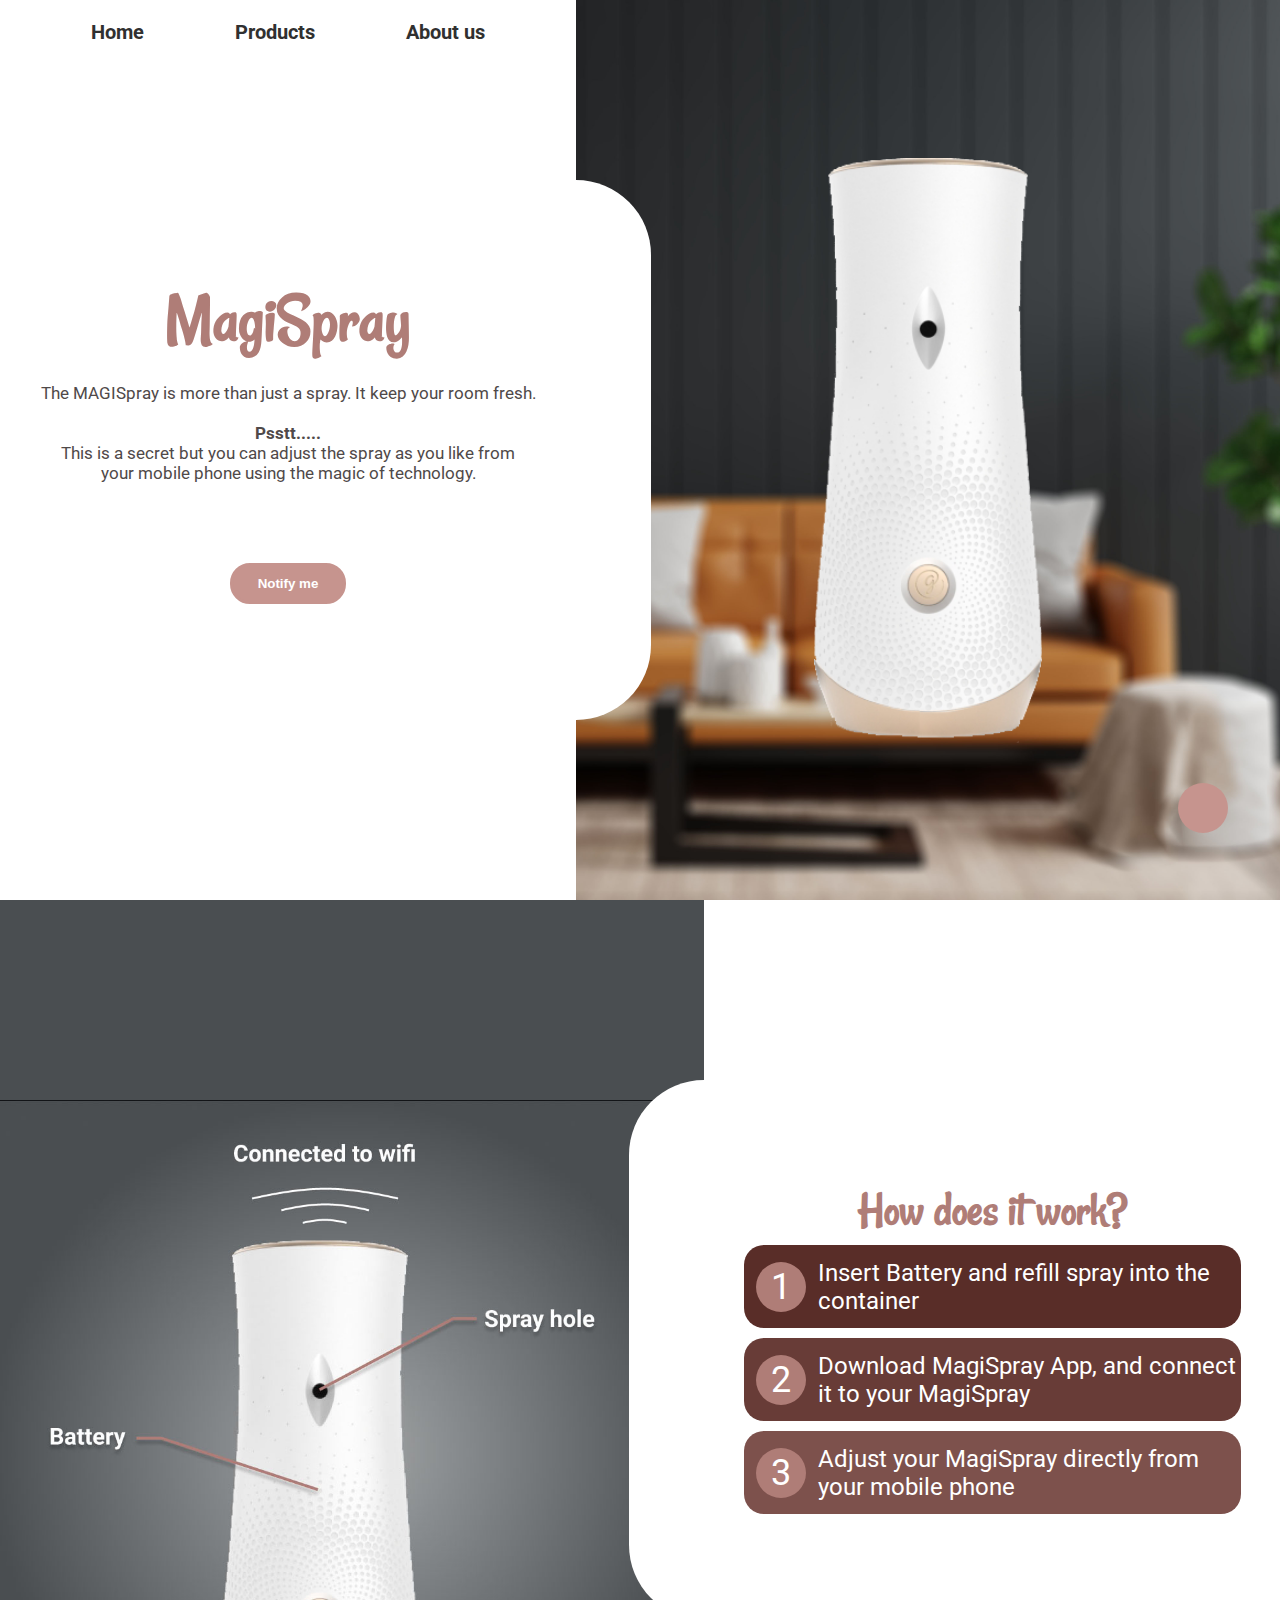
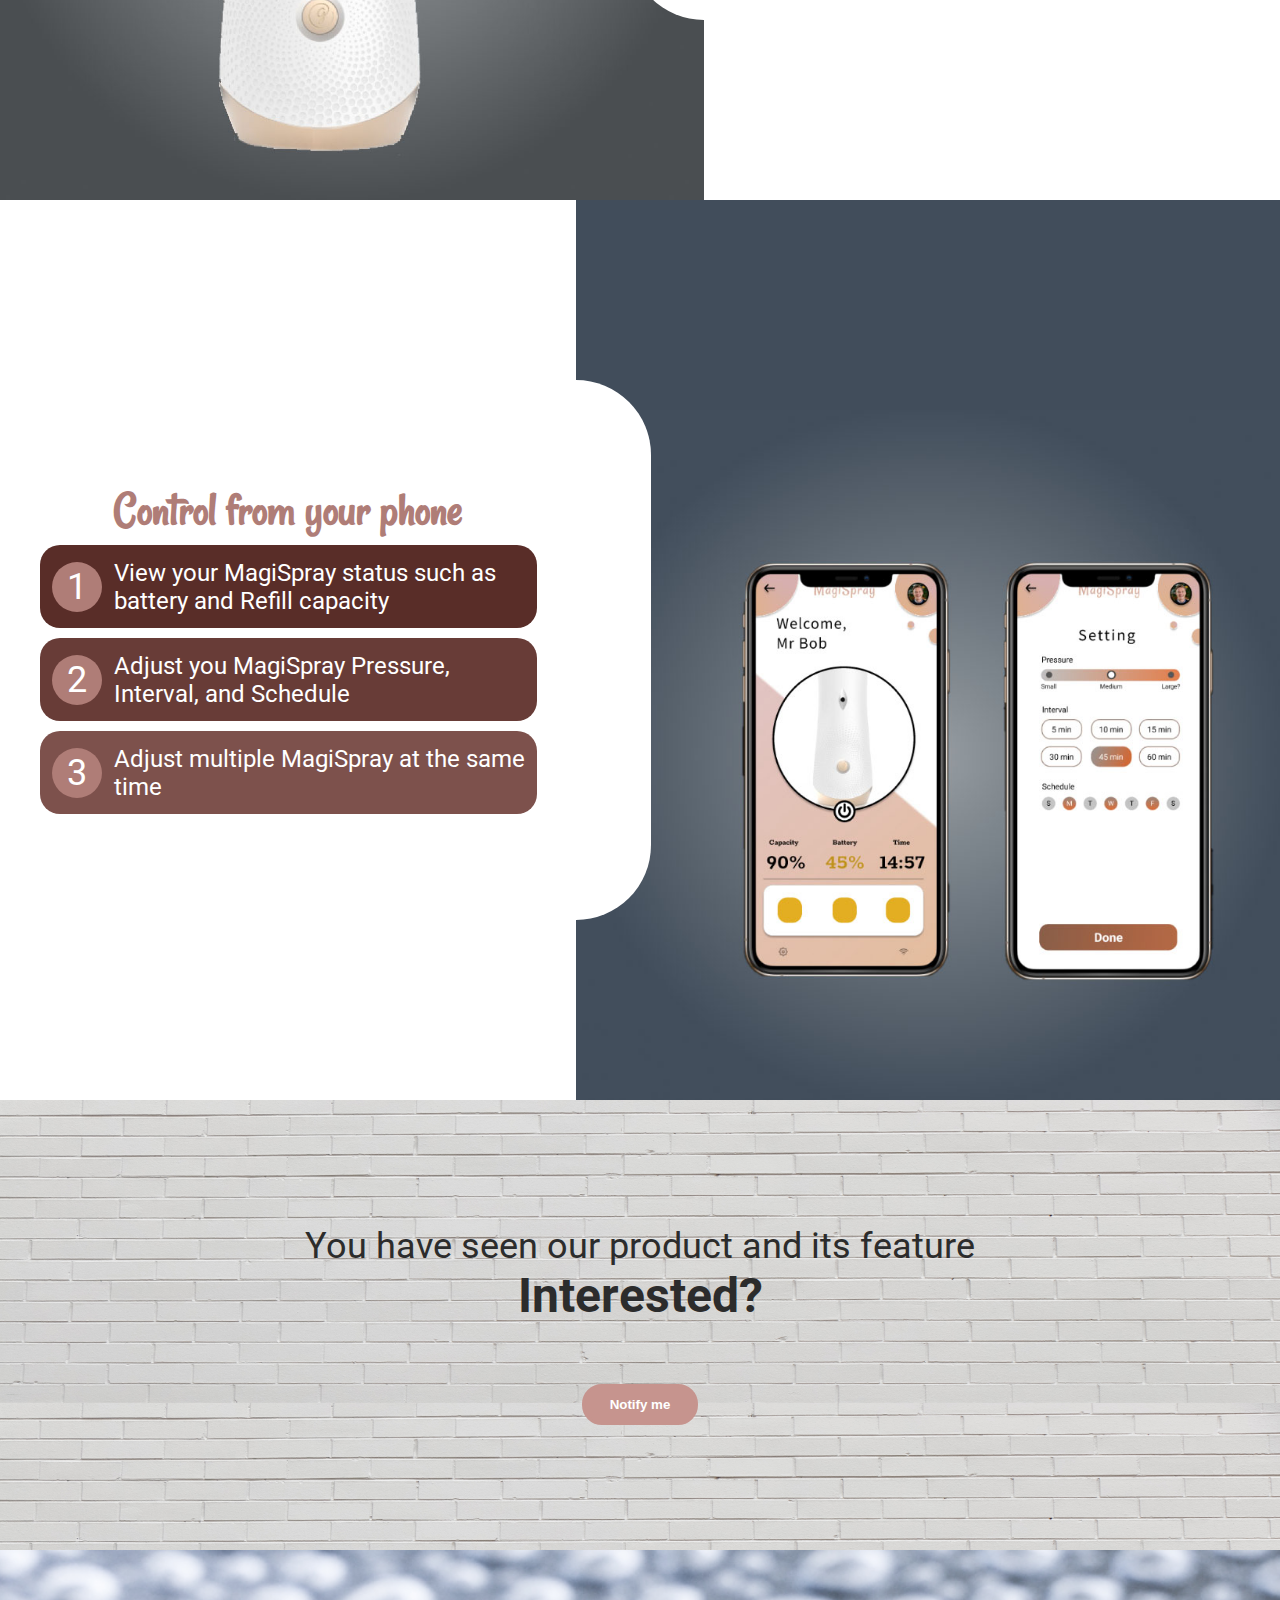
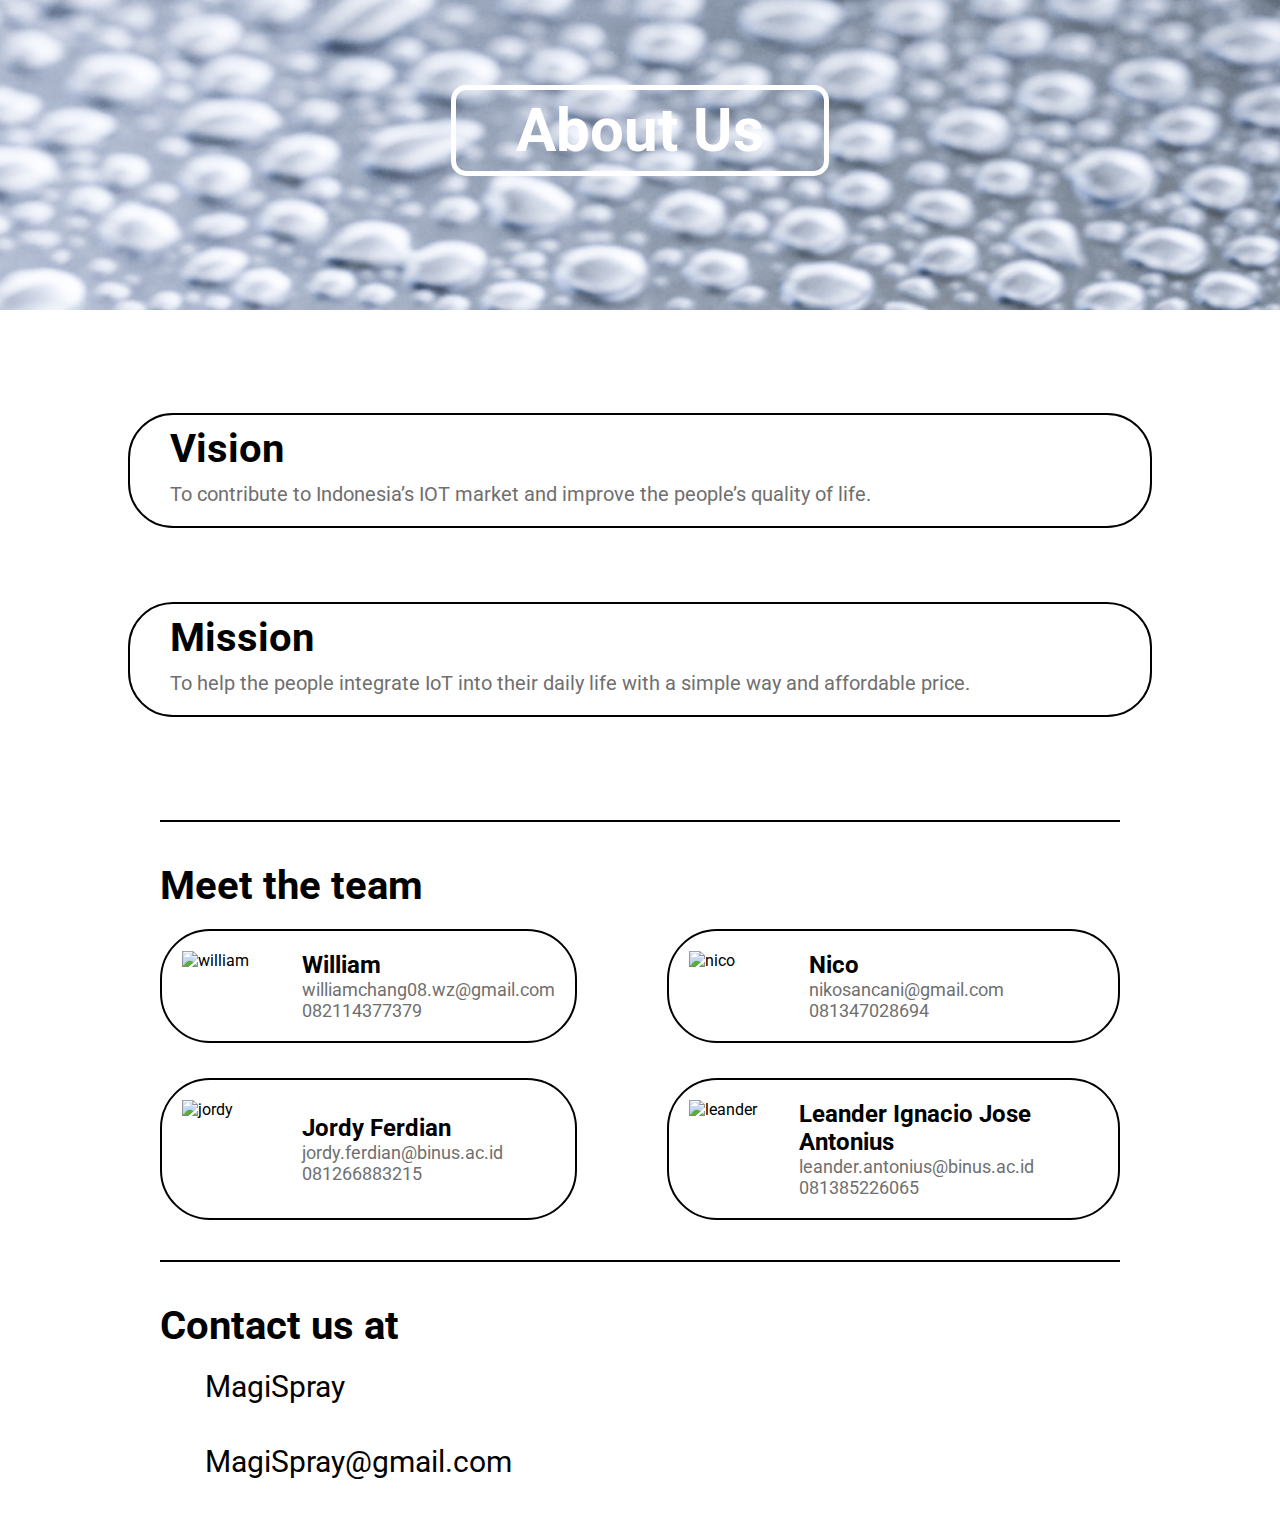
==== commit 2e257899: "change product, mobile, and about us page" ====
--- a/index.html
+++ b/index.html
@@ -6,6 +6,7 @@
     <meta name="viewport" content="width=device-width, initial-scale=1.0">
     <title>MagiSpray</title>
     <link rel="stylesheet" href="style/index.css">
+    <link rel="stylesheet" href="style/popup.css">
     <link rel="stylesheet" href="https://use.fontawesome.com/releases/v5.15.4/css/all.css" integrity="sha384-DyZ88mC6Up2uqS4h/KRgHuoeGwBcD4Ng9SiP4dIRy0EXTlnuz47vAwmeGwVChigm" crossorigin="anonymous">
 </head>
 <body>
@@ -26,7 +27,7 @@
                         <p><b>Psstt.....</b><br>This is a secret but you can adjust the spray as you like from your
                              mobile phone using the magic of technology.</p>
                     </div>
-                    <a id="order-anchor">Notify me</a>
+                    <button class="notify-button">Notify me</button>
                 </div>
             </section>
         </section>
@@ -83,7 +84,7 @@
             </p>
         </div>
         <div id="interested-button">
-            <a id="order-anchor">Notify me</a>
+            <button class="notify-button">Notify me</button>
         </div>
     </section>
     <section id='about-us-section'>
--- a/style/index.css
+++ b/style/index.css
@@ -250,7 +250,7 @@
 
 #product-left
 {
-    background-image: url(../images/product-img.jpg);
+    background-image: url("../images/product-img.jpg");
     background-repeat: no-repeat;
     background-size: contain;
     background-position: bottom;
@@ -292,7 +292,7 @@
 
 #mobile-right
 {
-    background-image: url(../images/mobile-bg.jpg);
+    background-image: url("../images/mobile-bg.jpg");
     background-repeat: no-repeat;
     background-size: contain;
     background-position: bottom;
@@ -370,7 +370,7 @@
     font-family: 'Roboto', sans-serif;
 }
 #about-us-banner{
-    background-image: url('../images/spray-spraying.jpg');
+    background-image: url('../images/pat-whelen-QvRc0FUn_yU-unsplash-Cut.png');
     background-repeat: no-repeat;
     background-size: cover;
     height: 40vh;
@@ -389,6 +389,7 @@
 }
 
 #vision-mission-container{
+    margin-block: 30px;
     display: flex;
     flex-direction: column;
     align-items: center;
--- a/style/popup.css
+++ b/style/popup.css
@@ -0,0 +1,77 @@
+#popup-bg{
+    position: fixed;
+    top: 0px;
+    width: 100vw;
+    height: 100vh;
+    background-color:rgba(41, 41, 41, 0.75);
+    display: flex;
+    justify-content: center;
+    align-items: center;
+}
+
+#notify-form{
+    background-color: white;
+    font-family: 'Roboto', sans-serif;
+    display: flex;
+    flex-direction: column;
+    justify-content: space-evenly;
+    align-items: center;
+    min-width: 500px;
+    width: 40%;
+    padding: 30px 0;
+    border-radius: 30px;
+    position: relative;
+}
+
+#notify-form *{
+    margin-top: 20px;
+}
+
+#form-close-button{
+    position: absolute;
+    top: 0px; 
+    right: 30px;
+    border: none;
+    background: none;
+    font-size: 20px;
+    margin: 0px;
+}
+
+#form-text-container{
+    margin-top: 0;
+}
+
+#title-form{
+    font-weight: bold;
+    font-size: 24px;
+    margin-top: 0;
+}
+#subtitle-form{
+    font-size: 12px;
+    color: #636363;
+    margin-top: 0;
+}
+
+#email-input{
+    width: 80%;
+    background-color: #E3E3E3;
+    color: #5F5F5F;
+    border: none;
+    padding: 10px 10px;
+}
+
+#submit-button {
+    text-decoration: none;
+    color: white;
+    font-weight: bold;
+    background-color: #C6948E;
+    padding: 10px 25px;
+    border-radius: 20px;
+    margin-top: 20px;
+    border: 3px solid #C6948E;
+}
+#submit-button:hover{
+    background-color: white;
+    color: #C6948E;
+    border: 3px solid #C6948E;
+}
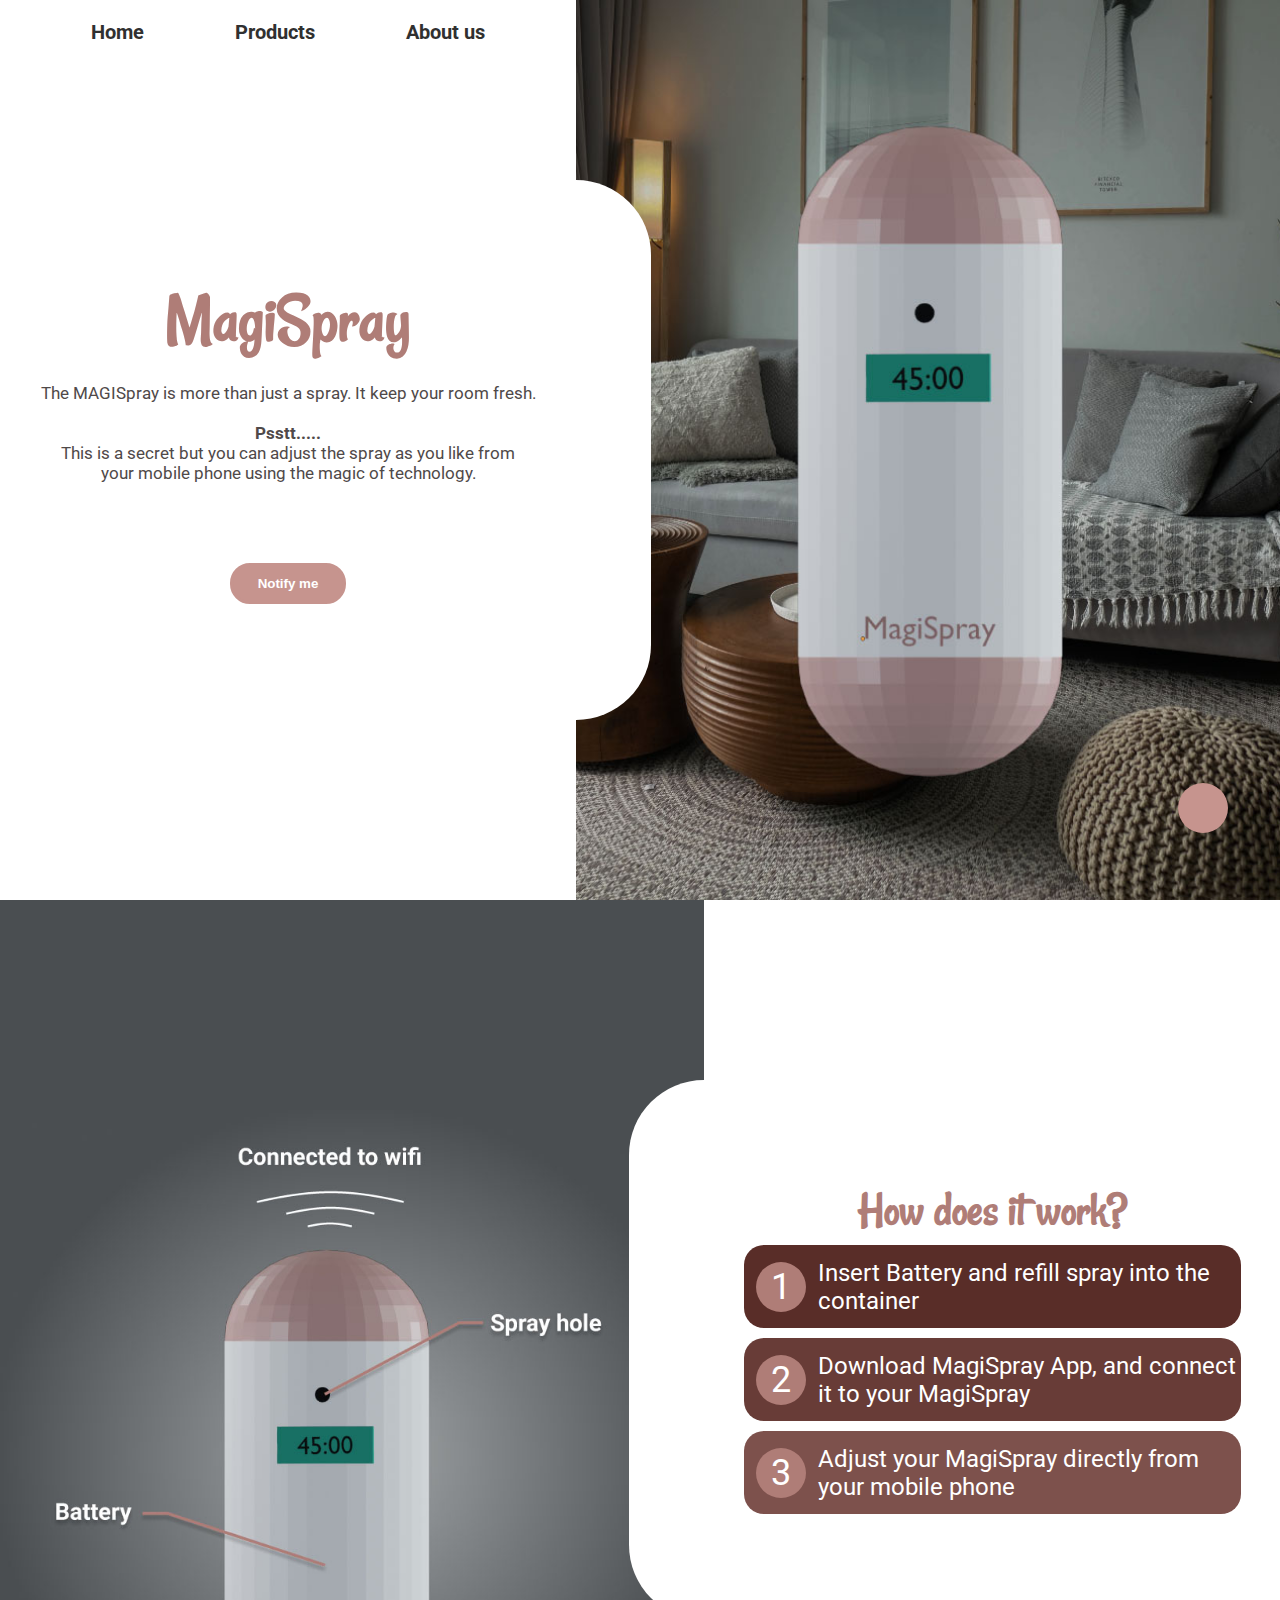
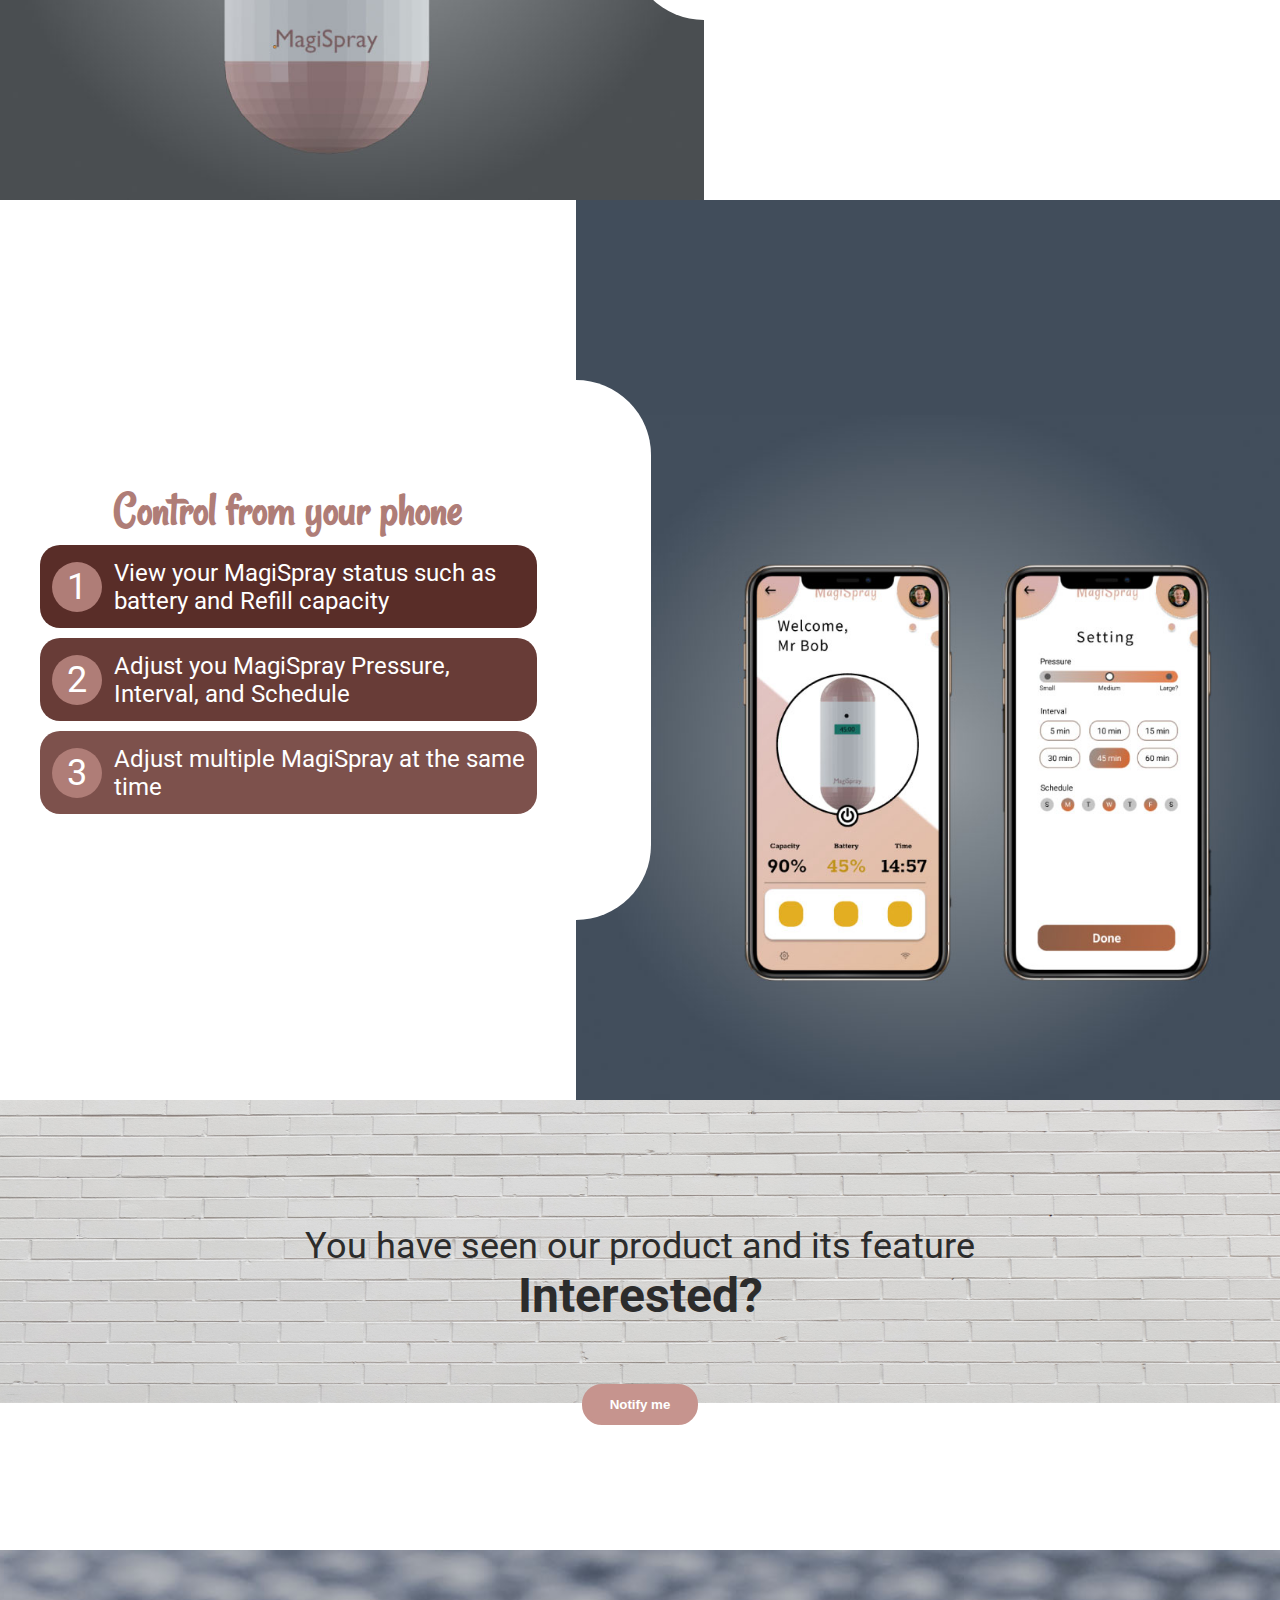
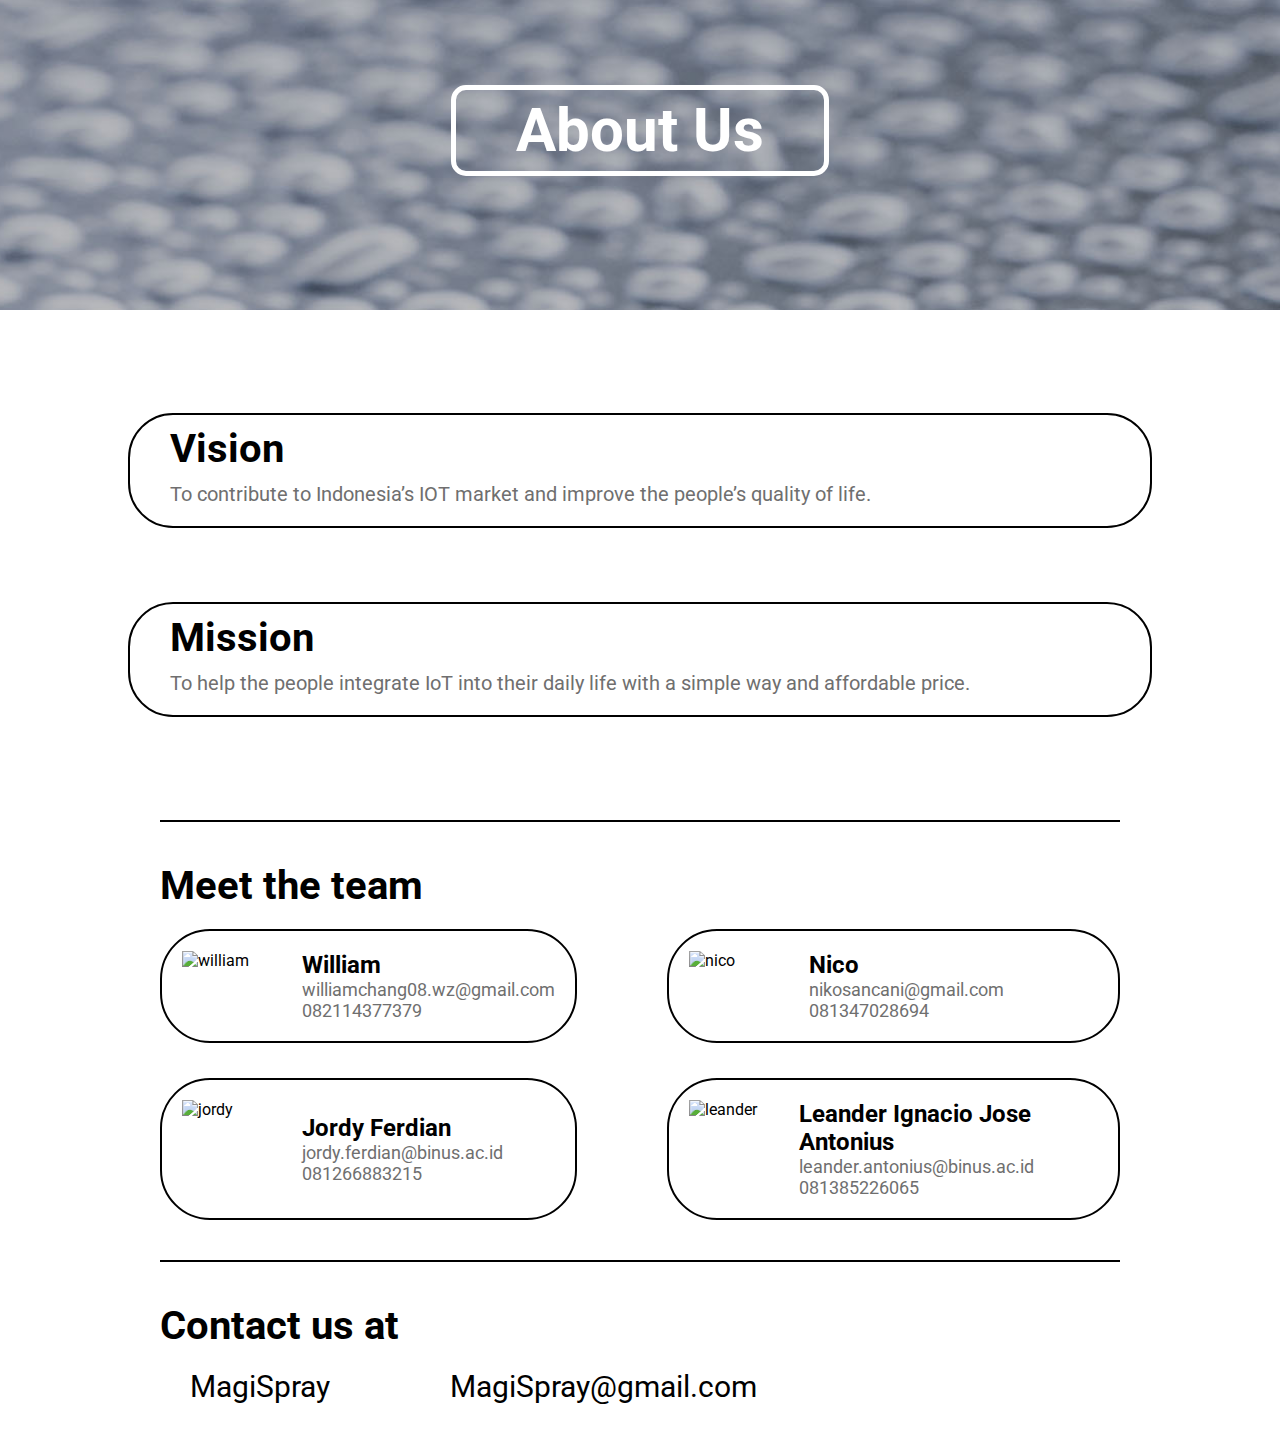
==== commit b74260c8: "change images and resize contacts" ====
--- a/index.html
+++ b/index.html
@@ -31,9 +31,7 @@
                 </div>
             </section>
         </section>
-        <section id="right-div">
-            <img id="spray-img" src="images/spray.png" alt="the magispray">
-        </section>
+        <section id="right-div"></section>
     </section>
     <section id='product-section'>
         <section id="product-left"></section>
@@ -142,14 +140,16 @@
         <div class='line-decor'></div>
         <section id='contact-section'>
             <h2>Contact us at</h2>
-            <div class='contact'>
-                <i class="fab fa-instagram-square"></i>
-                <span> MagiSpray</span>
-            </div>
-            <div class='contact'>
-                <i class="fas fa-envelope-square"></i>
-                <span> MagiSpray@gmail.com</p>
-            </div>
+            <div>
+                <div class='contact'>
+                    <i class="fab fa-instagram-square"></i>
+                    <span> MagiSpray</span>
+                </div>
+                <div class='contact'>
+                    <i class="fas fa-envelope-square"></i>
+                    <span> MagiSpray@gmail.com</p>
+                </div>
+            </div>     
         </section>
     </section>
     <script src='script/index.js'></script>
--- a/style/index.css
+++ b/style/index.css
@@ -17,8 +17,8 @@
     min-height: 100vh;
 }
 #right-div{
-    background-image: url('../images/room-bg.jpg');
-    background-position: bottom;
+    background-image: url('../images/mainbg.jpg');
+    background-position: center;
     background-repeat: no-repeat;
     background-size: cover;
     width: 55%;
@@ -250,7 +250,7 @@
 
 #product-left
 {
-    background-image: url("../images/product-img.jpg");
+    background-image: url("../images/spraybg.jpg");
     background-repeat: no-repeat;
     background-size: contain;
     background-position: bottom;
@@ -292,7 +292,7 @@
 
 #mobile-right
 {
-    background-image: url("../images/mobile-bg.jpg");
+    background-image: url("../images/mobilebg.jpg");
     background-repeat: no-repeat;
     background-size: contain;
     background-position: bottom;
@@ -330,7 +330,9 @@
     color: #2C2C2C;
     text-align: center;
     min-height: 50vh;
-    background-image: url("../images/mitchell-luo-gbur-TgfCPY-unsplash-Cut.png");
+    background-image: url("../images/interested-bg.png");
+    background-repeat: no-repeat;
+    background-size: contain;
 }
 
 #interested-title
@@ -370,7 +372,7 @@
     font-family: 'Roboto', sans-serif;
 }
 #about-us-banner{
-    background-image: url('../images/pat-whelen-QvRc0FUn_yU-unsplash-Cut.png');
+    background-image: url('../images/about-us-bg.jpg');
     background-repeat: no-repeat;
     background-size: cover;
     height: 40vh;
@@ -395,7 +397,6 @@
     align-items: center;
     height: 50vh;
     justify-content: space-evenly;
-    /* background-color: pink; */
     position: relative;
 }
 
@@ -485,14 +486,19 @@
     margin-bottom: 20px;
 }
 
+#contact-section div{
+    display: flex;
+}
+
 .contact {
     font-size: 30px;
     display: flex;
     align-items: center;
     margin-bottom: 40px;
+    margin-right: 90px;
 }
 
 .contact .fas, .contact .fab{
-    font-size: 70px;
-    margin-right: 45px;
+    font-size: 40px;
+    margin-right: 30px;
 }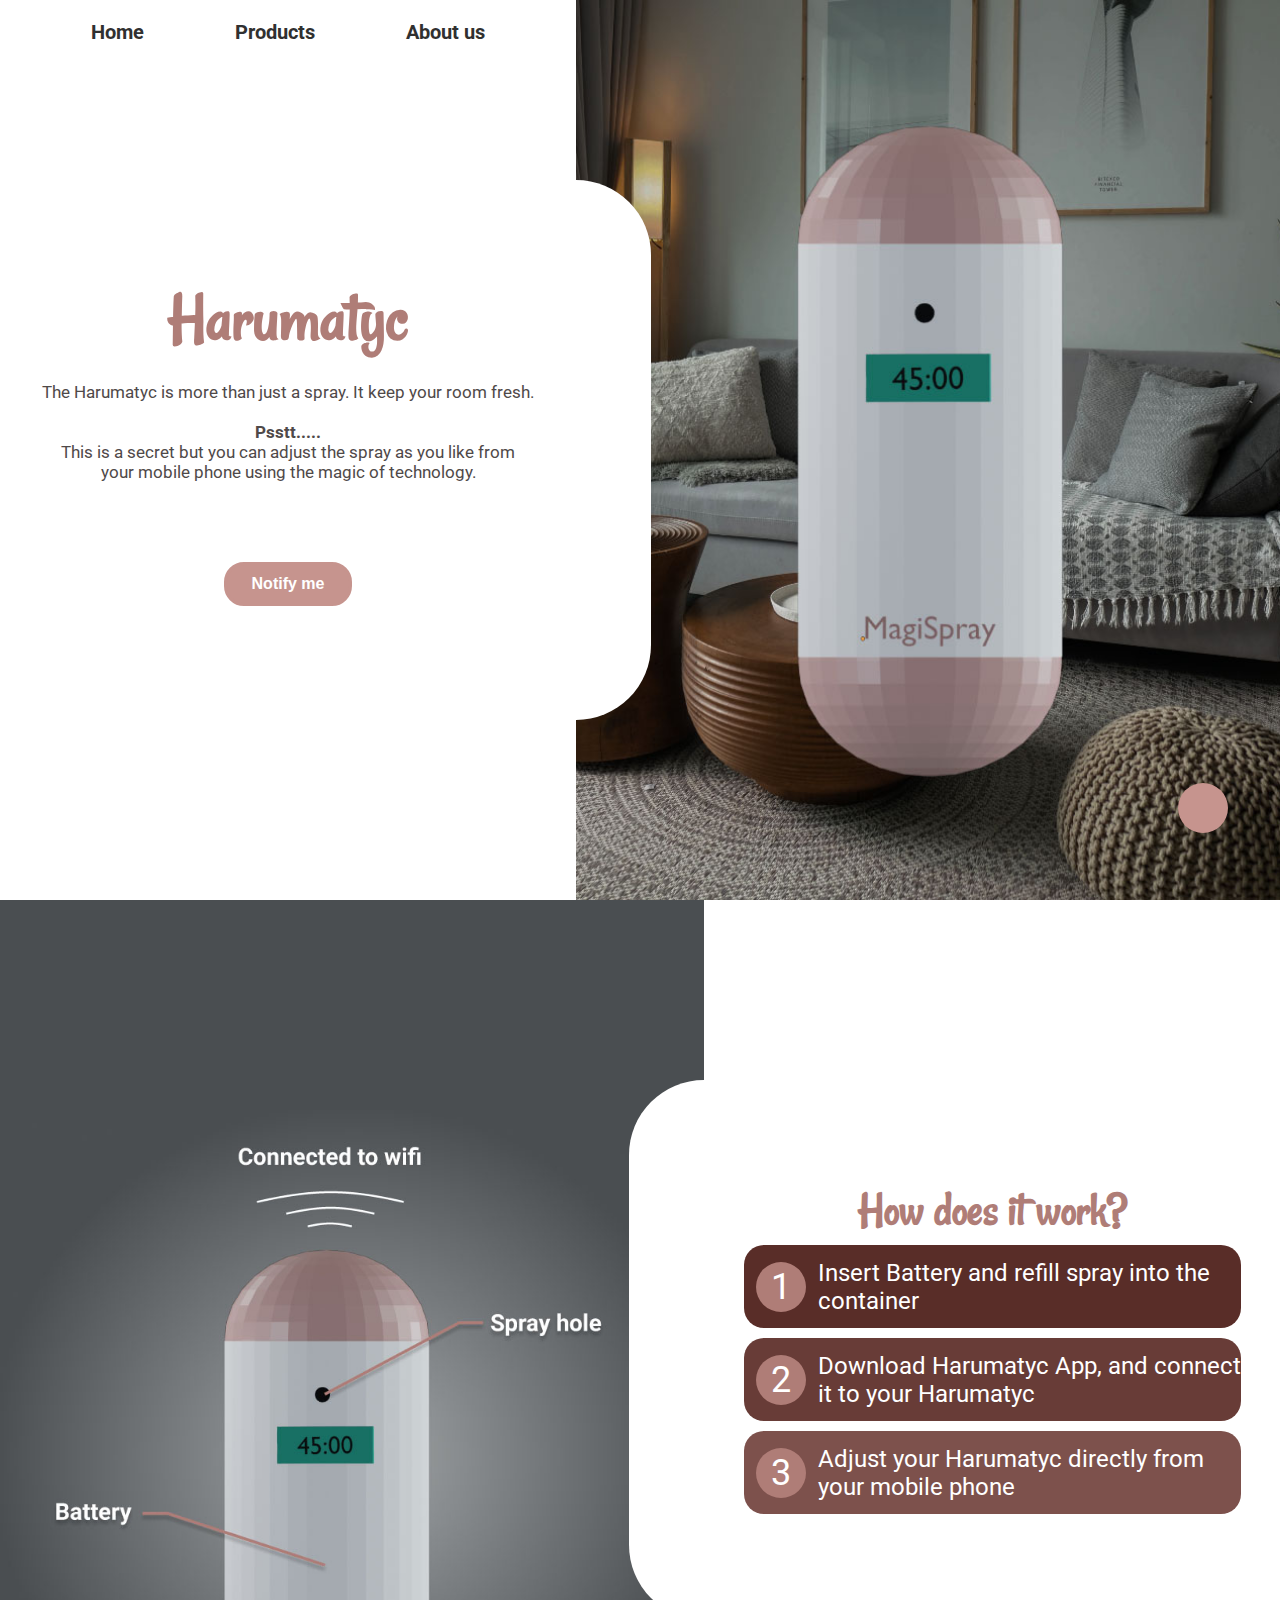
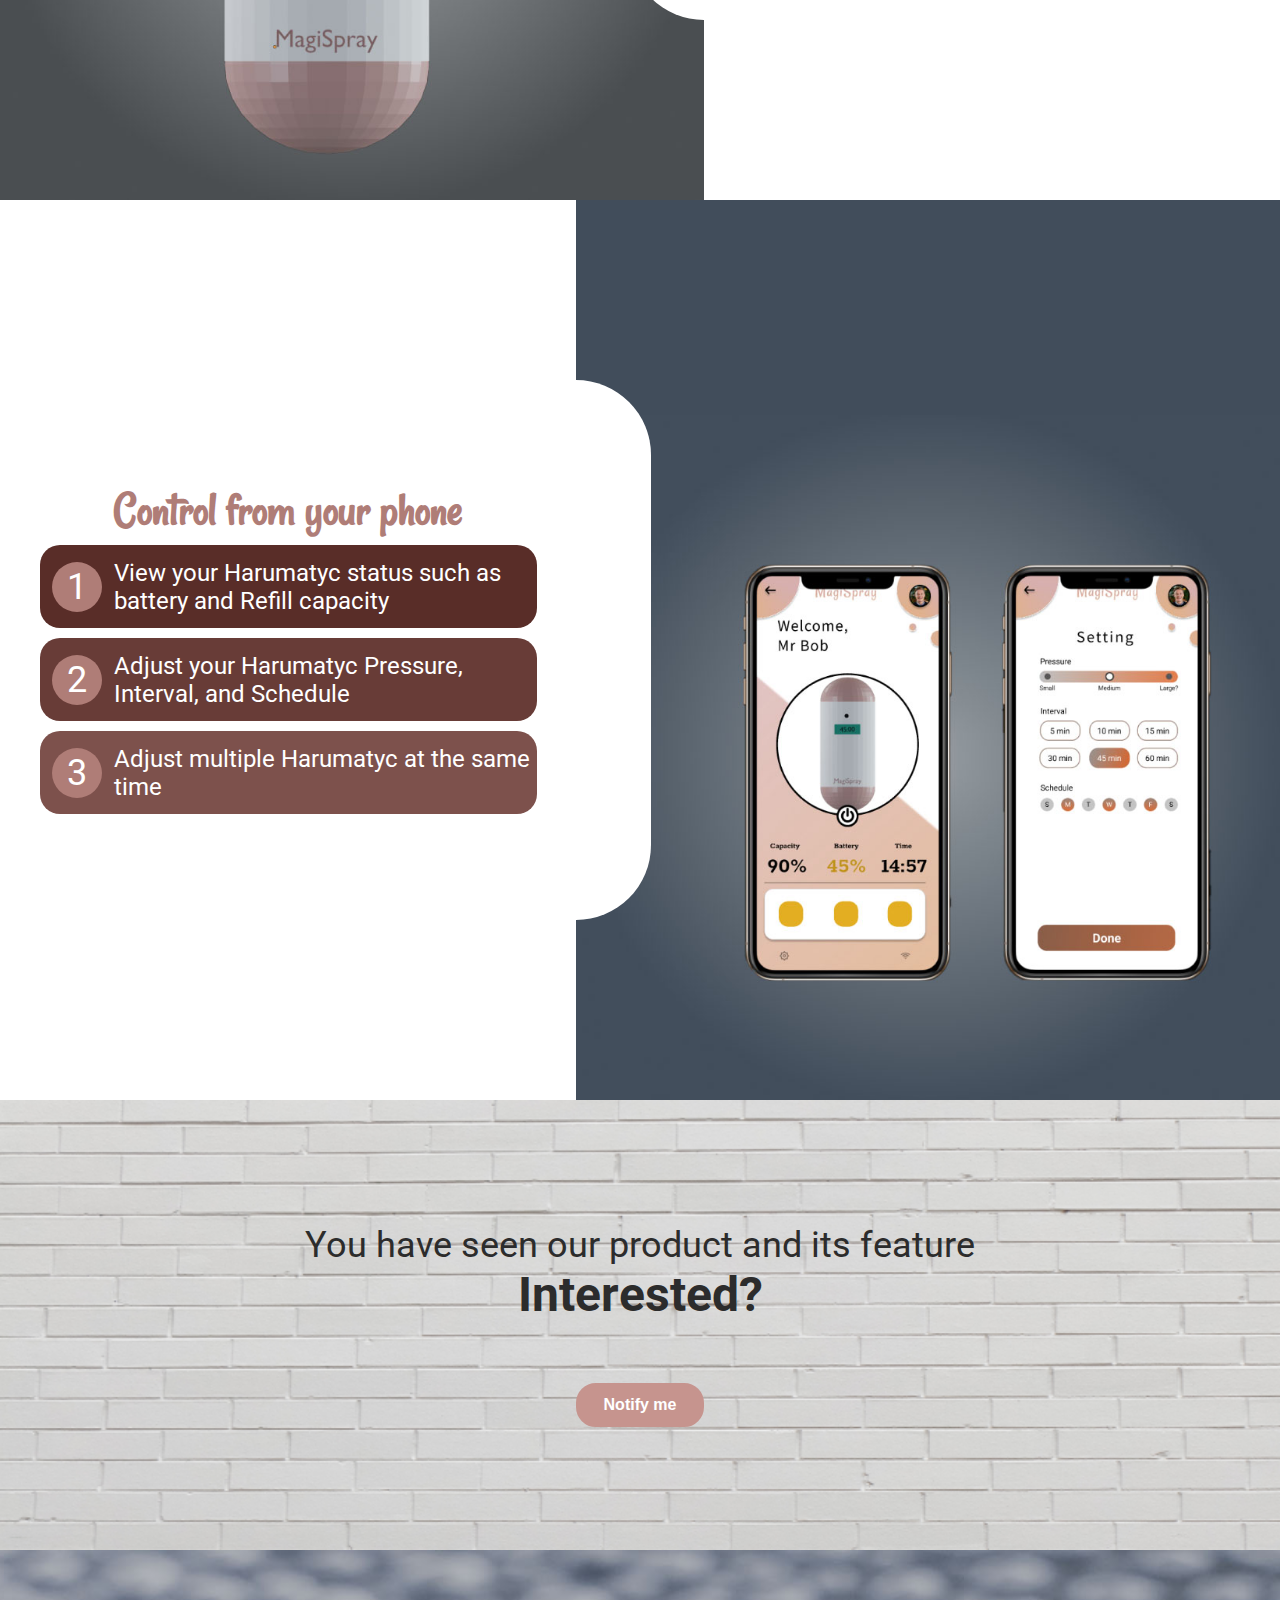
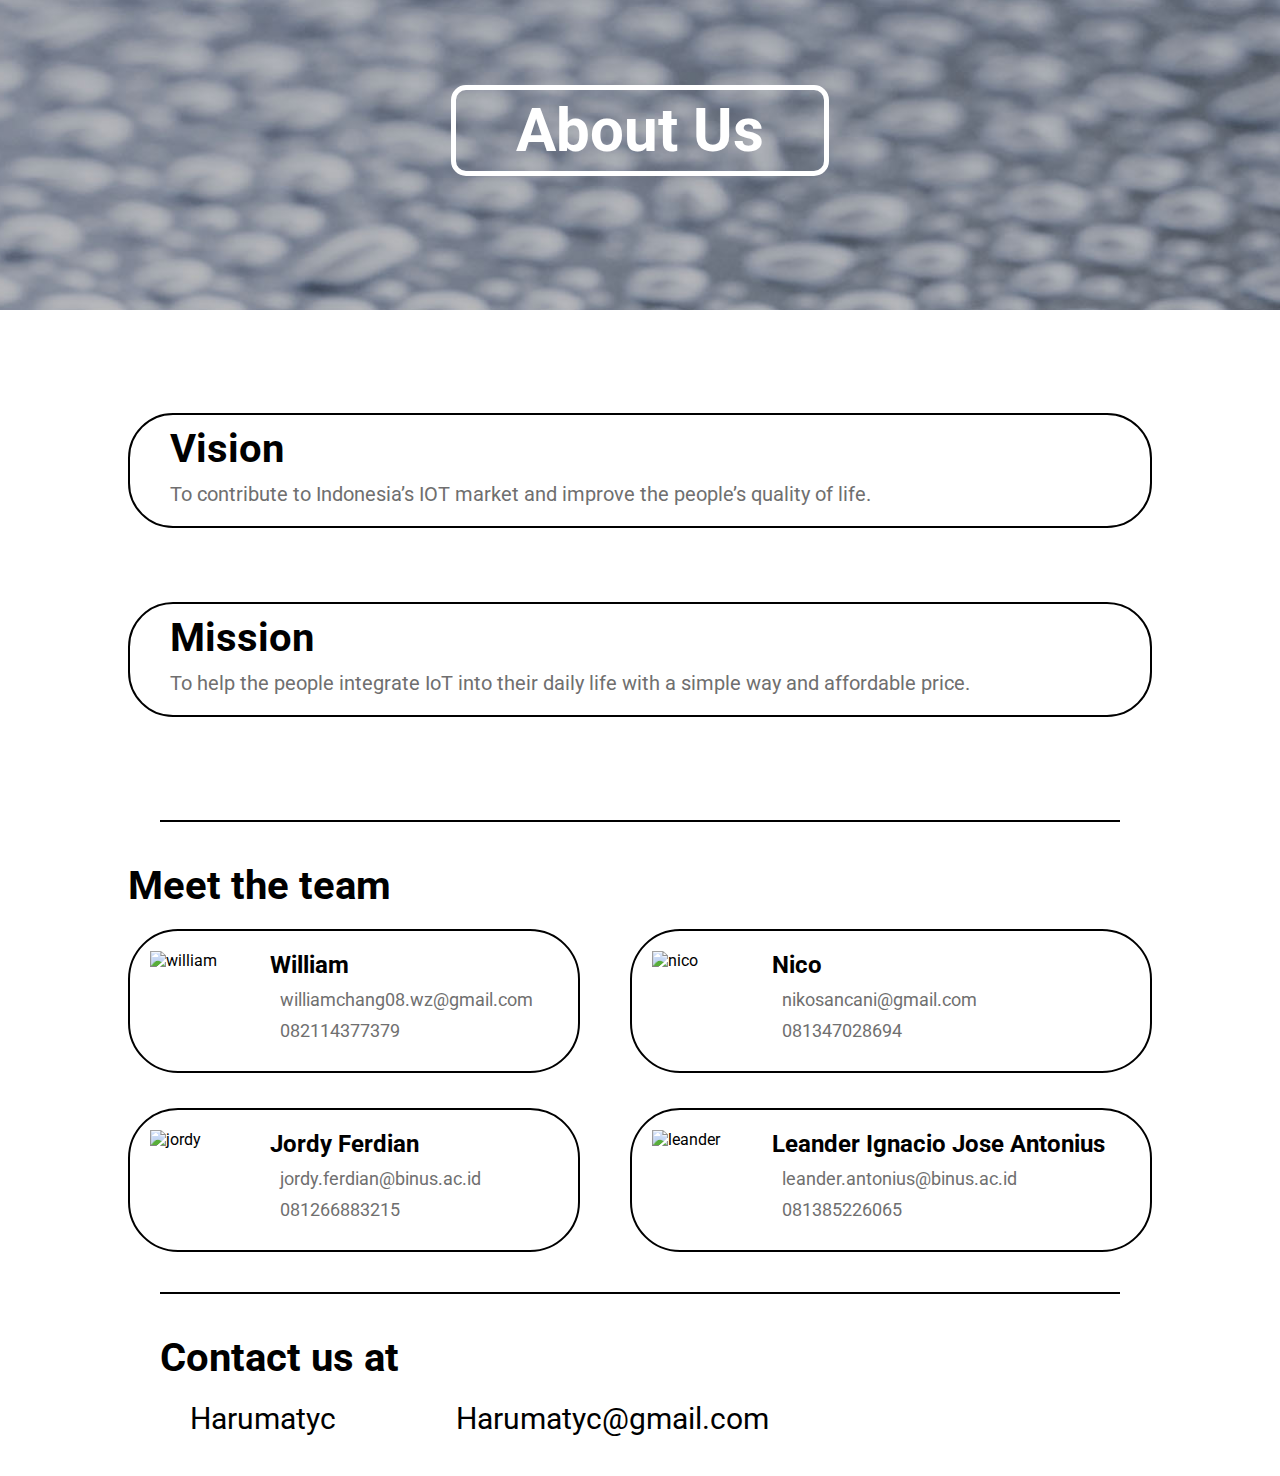
==== commit 9c65f8c8: "change Magispray to Harumatyc" ====
--- a/index.html
+++ b/index.html
@@ -21,8 +21,8 @@
             <section id='landing-main'>
                 <div>
                     <div id="half-round-decor"></div>
-                    <h1>MagiSpray</h1>
-                    <p>The MAGISpray is more than just a spray. It keep your room fresh.</p>
+                    <h1>Harumatyc</h1>
+                    <p>The Harumatyc is more than just a spray. It keep your room fresh.</p>
                     <div>
                         <p><b>Psstt.....</b><br>This is a secret but you can adjust the spray as you like from your
                              mobile phone using the magic of technology.</p>
@@ -44,11 +44,11 @@
             </div>
             <div id="no2">
                 <div id="no-left">2</div>
-                <div id="no-right">Download MagiSpray App, and connect it to your MagiSpray</div>
+                <div id="no-right">Download Harumatyc App, and connect it to your Harumatyc</div>
             </div>
             <div id="no3">
                 <div id="no-left">3</div>
-                <div id="no-right">Adjust your MagiSpray directly from your mobile phone</div>
+                <div id="no-right">Adjust your Harumatyc directly from your mobile phone</div>
             </div>
         </section>
     </section>
@@ -58,15 +58,15 @@
             <h1>Control from your phone</h1>
             <div id="no1">
                     <div id="no-left">1</div>
-                    <div id="no-right">View your MagiSpray status such as battery and Refill capacity</div>
+                    <div id="no-right">View your Harumatyc status such as battery and Refill capacity</div>
                 </div>
                 <div id="no2">
                     <div id="no-left">2</div>
-                    <div id="no-right">Adjust you MagiSpray Pressure, Interval, and Schedule</div>
+                    <div id="no-right">Adjust your Harumatyc Pressure, Interval, and Schedule</div>
                 </div>
                 <div id="no3">
                     <div id="no-left">3</div>
-                    <div id="no-right">Adjust multiple MagiSpray at the same time</div>
+                    <div id="no-right">Adjust multiple Harumatyc at the same time</div>
                 </div>
             
         </section>
@@ -143,11 +143,11 @@
             <div>
                 <div class='contact'>
                     <i class="fab fa-instagram-square"></i>
-                    <span> MagiSpray</span>
+                    <span> Harumatyc</span>
                 </div>
                 <div class='contact'>
                     <i class="fas fa-envelope-square"></i>
-                    <span> MagiSpray@gmail.com</p>
+                    <span> Harumatyc@gmail.com</p>
                 </div>
             </div>     
         </section>
--- a/style/index.css
+++ b/style/index.css
@@ -99,6 +99,7 @@
     border-radius: 20px;
     margin-top: 20px;
     border: 3px solid #C6948E;
+    font-size: 16px;
 }
 #landing-main div button:hover{
     background-color: white;
@@ -167,7 +168,6 @@
     height: 50px;
     width: 50px;
     border-radius: 50%;
-    /* text-align: center; */
     text-decoration: none;
     padding: 13px 15px;
     color: white;
@@ -332,7 +332,7 @@
     min-height: 50vh;
     background-image: url("../images/interested-bg.png");
     background-repeat: no-repeat;
-    background-size: contain;
+    background-size: cover;
 }
 
 #interested-title
@@ -356,6 +356,7 @@
     border-radius: 20px;
     margin-top: 20px;
     border: 3px solid #C6948E;
+    font-size: 16px;
 }
 
 #interested-button button:hover{
@@ -426,7 +427,7 @@
 }
 
 #team-section{
-    width: 75vw;
+    width: 80vw;
     margin: auto;
     padding: 40px 0;
 }
@@ -440,7 +441,7 @@
     display: grid;
     grid-template-columns: auto auto;
     grid-template-rows: auto auto;
-    grid-column-gap: 90px;
+    grid-column-gap: 50px;
     grid-row-gap: 35px;
    
 }
@@ -469,6 +470,12 @@
     flex-direction: column;
     justify-content: center;
     font-size: 18px;
+}
+.team-member div p{
+    margin-bottom: 10px;
+}
+.fa-envelope-square, .fa-phone-square-alt{
+    margin-right: 10px;
 }
 
 .team-images{
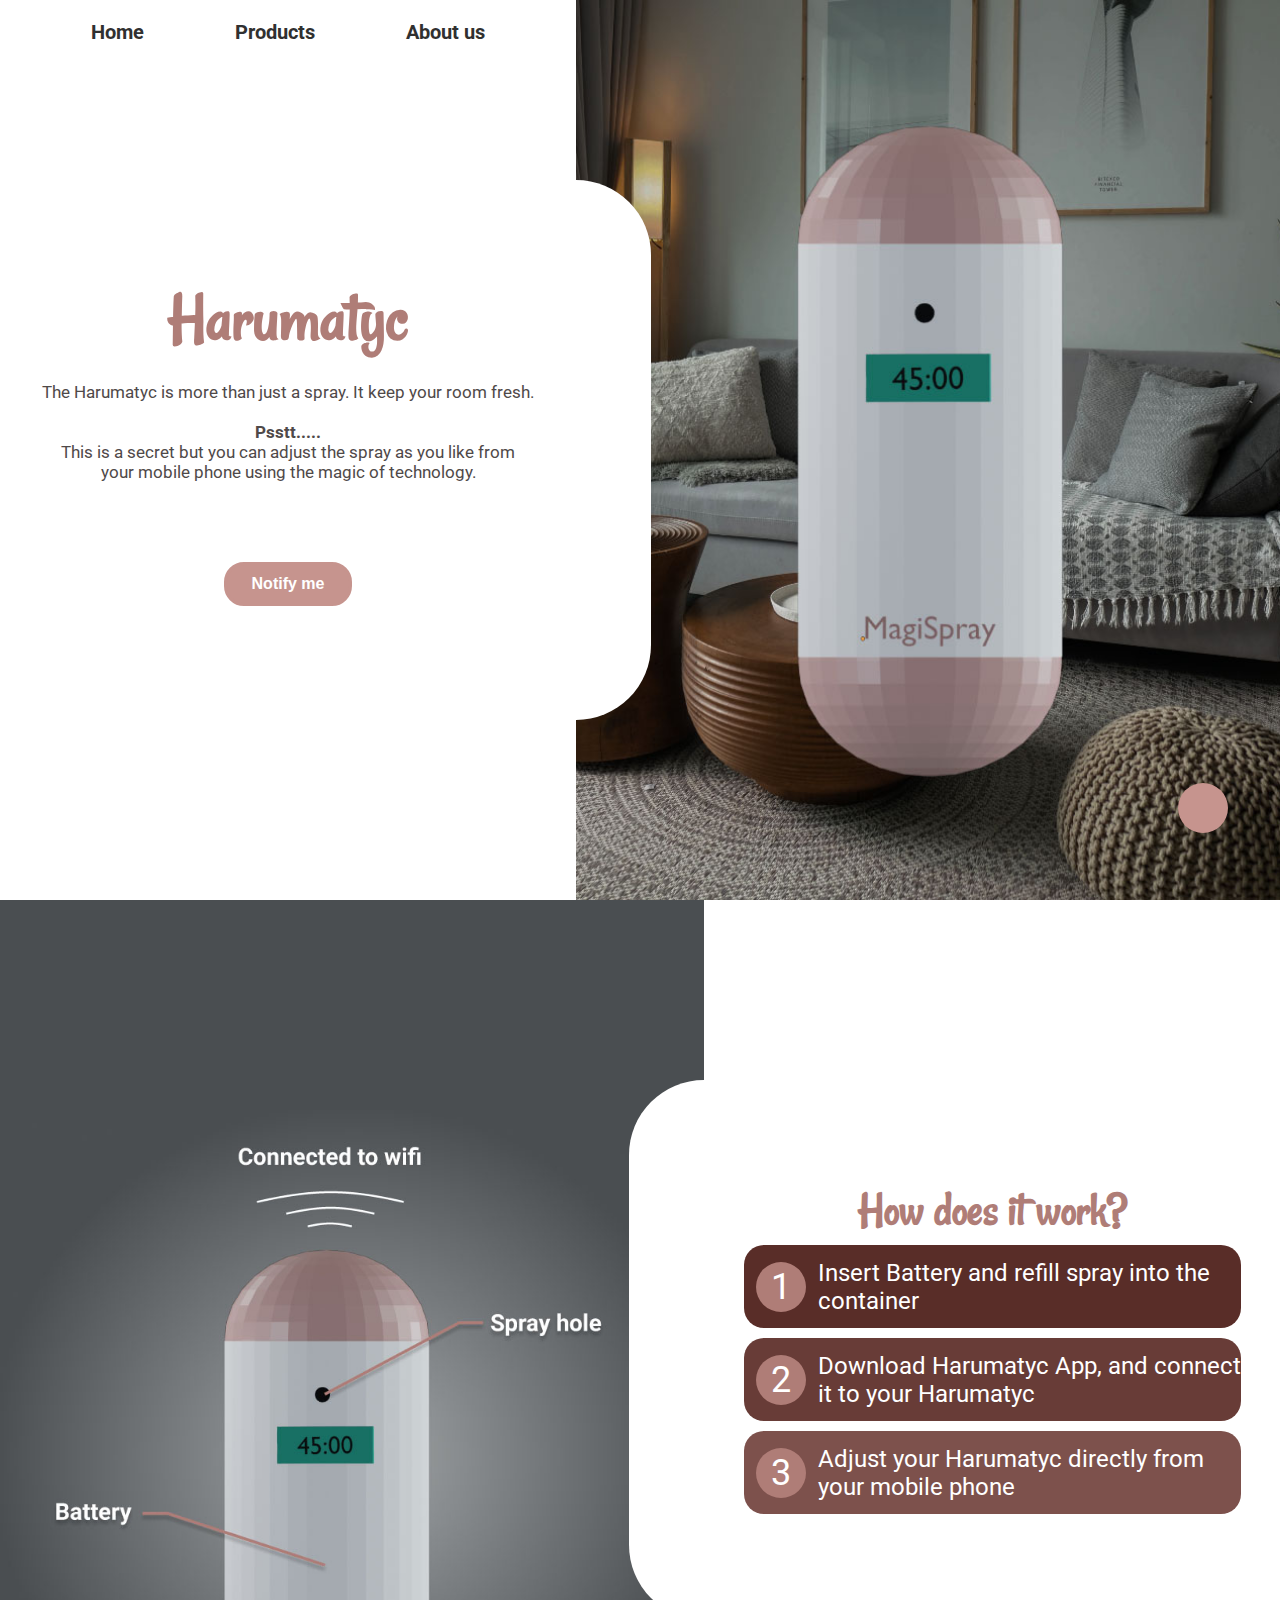
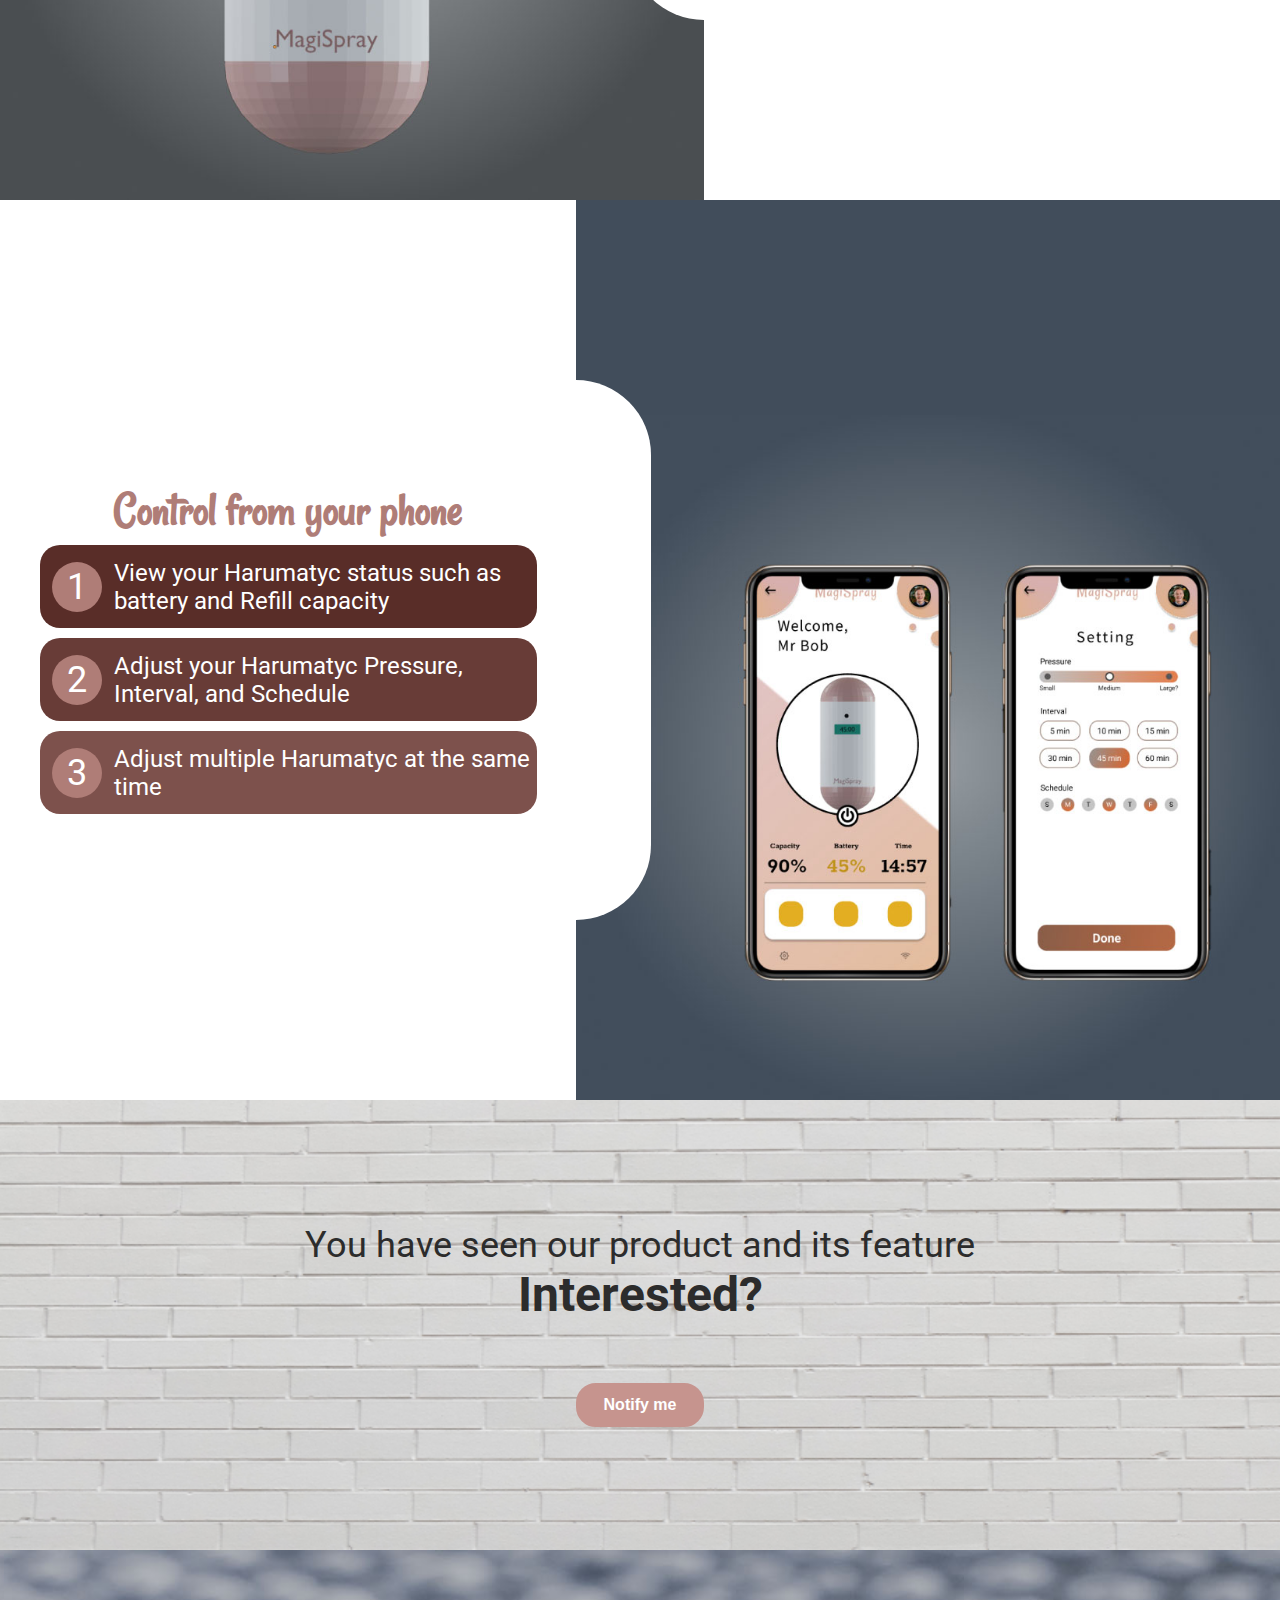
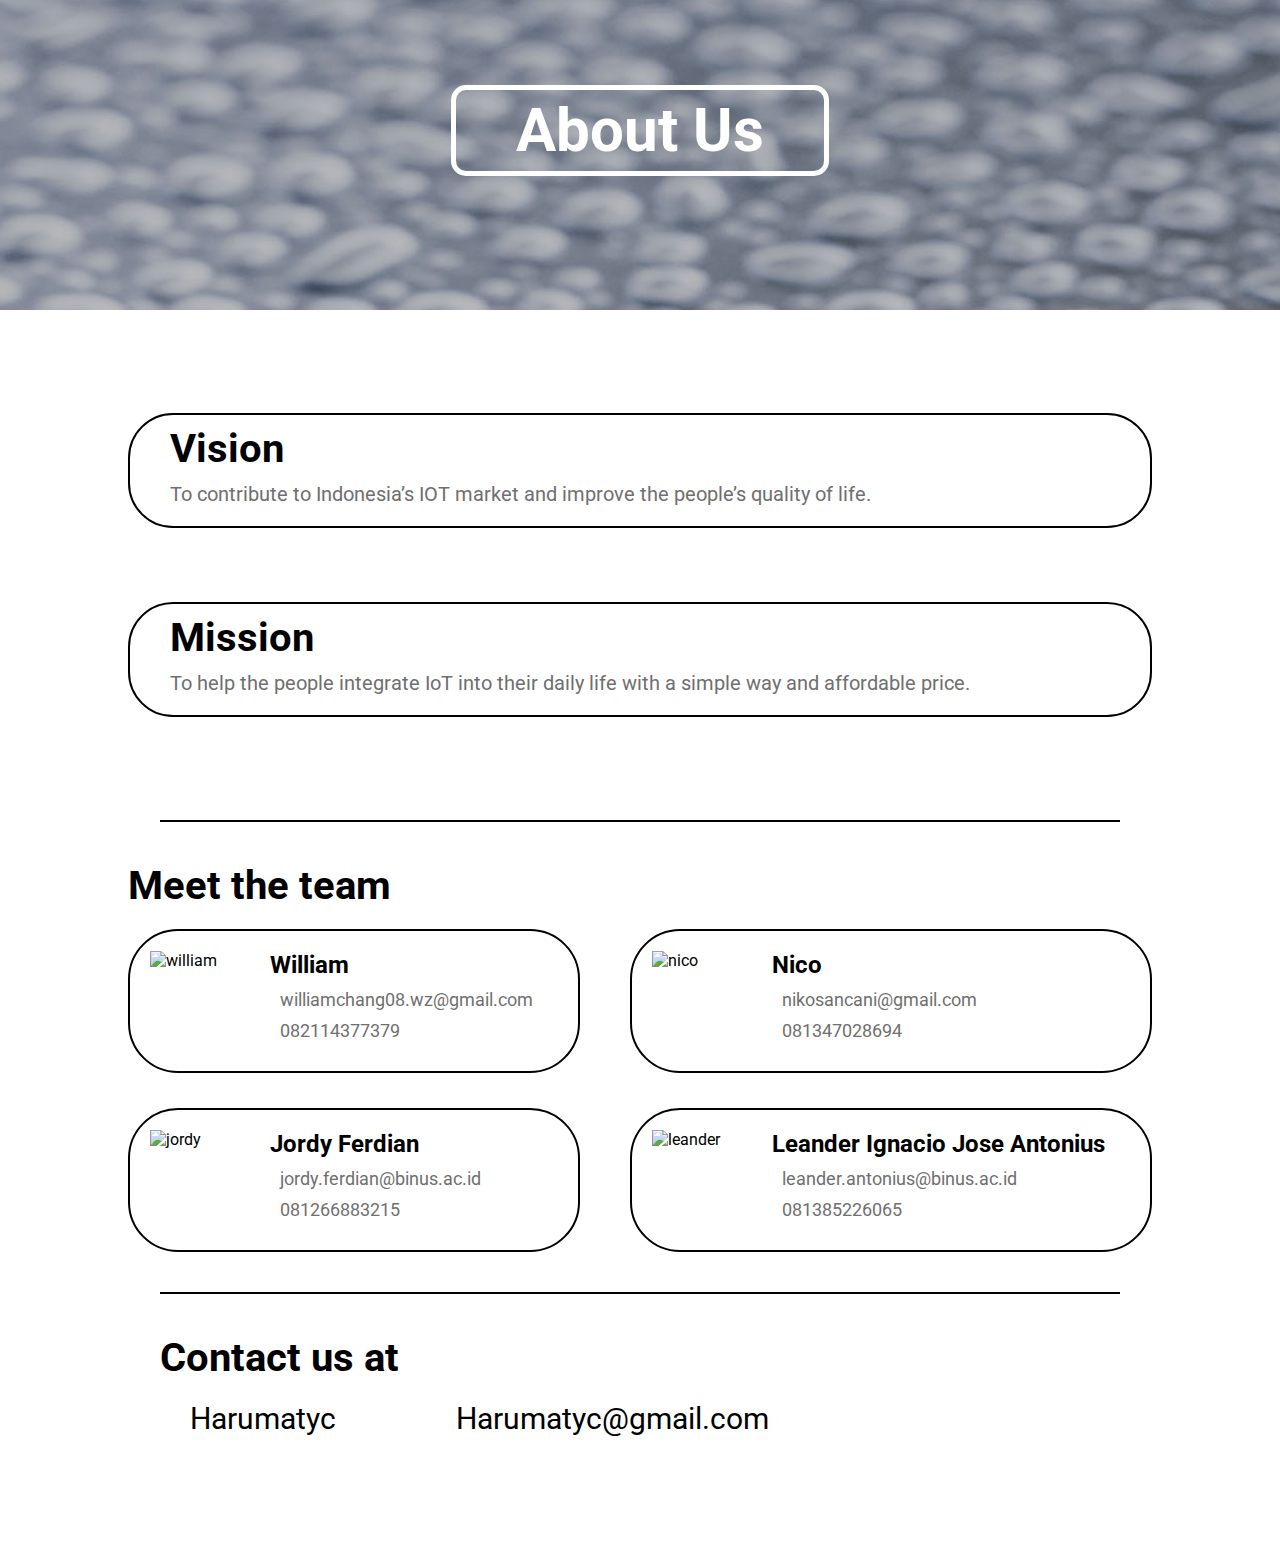
==== commit 7f359229: "add visitor counter" ====
--- a/index.html
+++ b/index.html
@@ -151,6 +151,11 @@
                 </div>
             </div>     
         </section>
+        <section id='visitor-counter'>
+            <h2>Visitor Count</h2>
+            <a href="https://www.hitwebcounter.com" target="_blank">
+            <img src="https://hitwebcounter.com/counter/counter.php?page=7904997&style=0024&nbdigits=5&type=ip&initCount=0" title="Free Counter" Alt="web counter" /></a>             
+        </section>
     </section>
     <script src='script/index.js'></script>
 </body>
--- a/style/index.css
+++ b/style/index.css
@@ -508,4 +508,13 @@
 .contact .fas, .contact .fab{
     font-size: 40px;
     margin-right: 30px;
+}
+
+#visitor-counter{
+    visibility: hidden;
+    text-align: center;
+    /* background-color: pink; */
+}
+#visitor-counter *{
+    margin: 10px;
 }